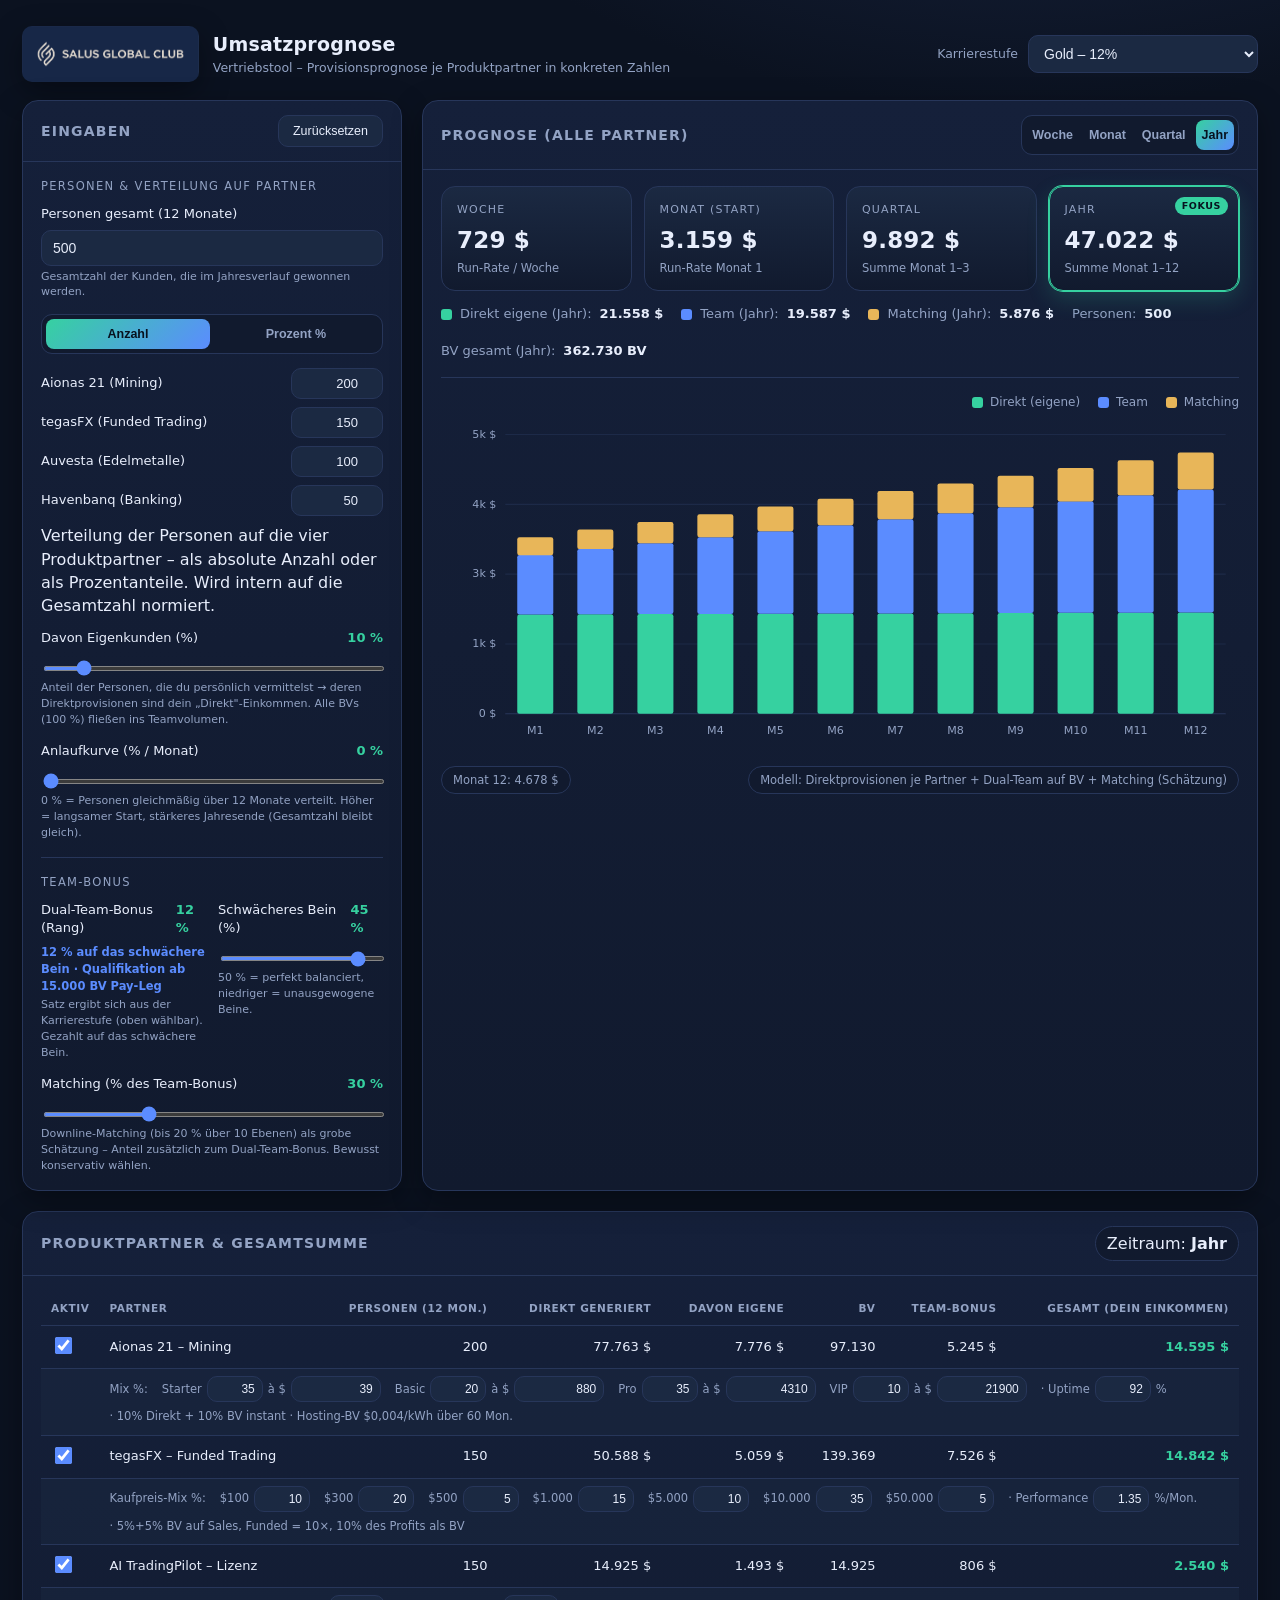
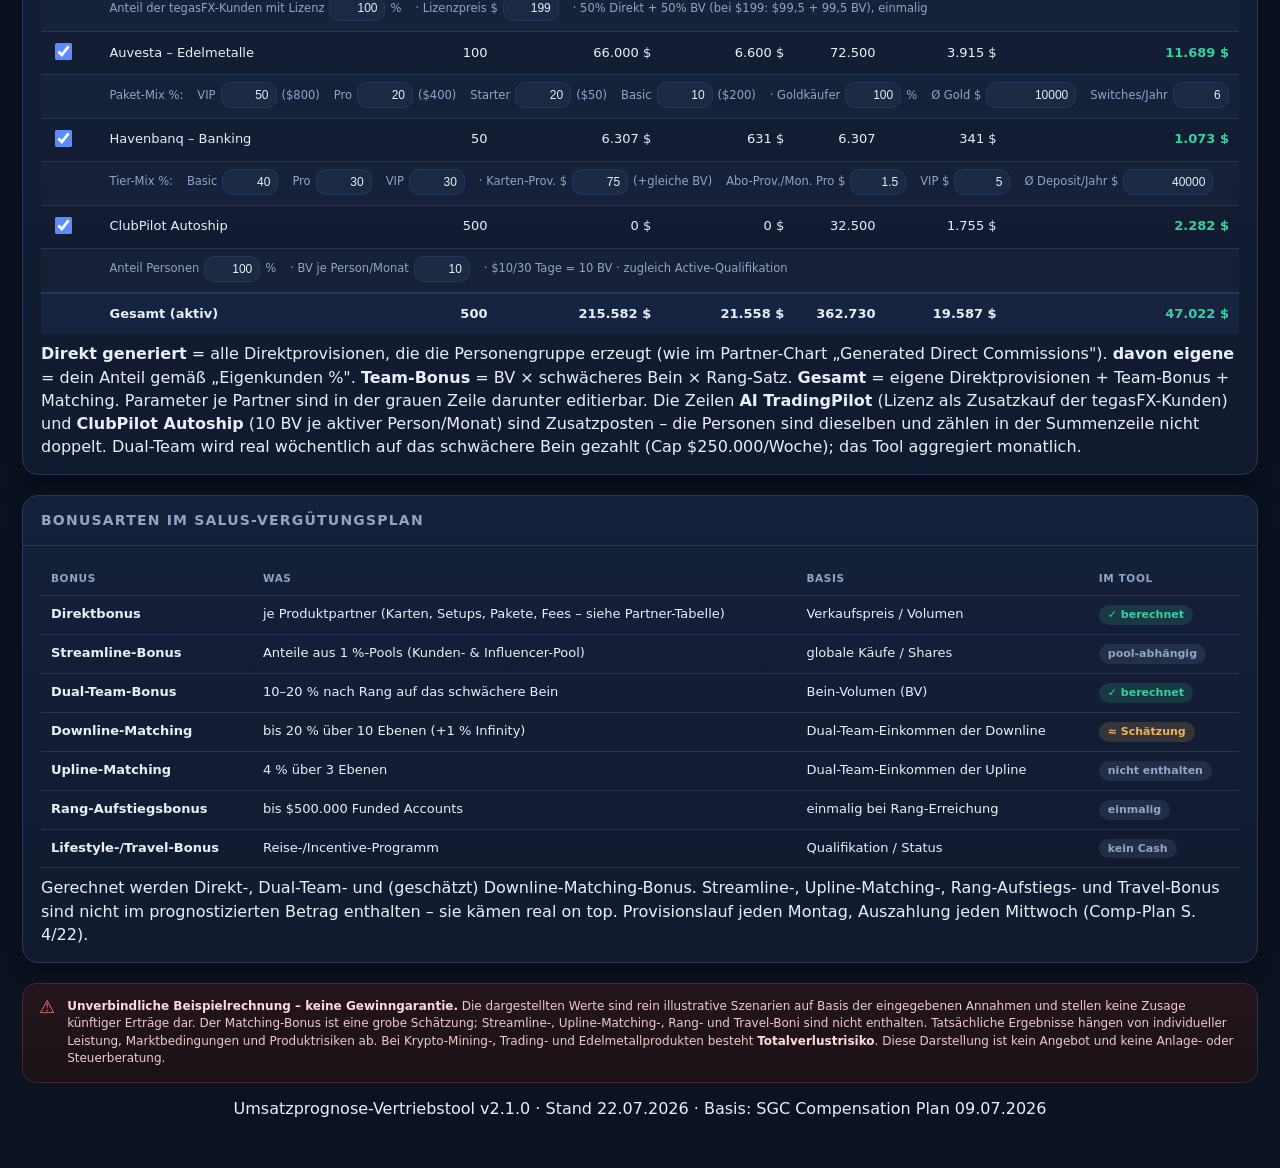
==== tools/prognose/index.html @ a4e15853 "Umsatzprognose-Tool v2.1.0 als unverlinktes Tool unter /tools/prognose/ Unlisted-Deployment: kein Li" ====
<!DOCTYPE html>
<html lang="de">
<head>
<meta charset="UTF-8">
<meta name="viewport" content="width=device-width, initial-scale=1.0">
<meta name="version" content="2.1.0">
<meta name="robots" content="noindex">
<title>Salus Global Club – Umsatzprognose | Vertriebstool</title>
<style>
  :root{
    --bg:#0b1220;
    --bg2:#111a2e;
    --panel:#15203a;
    --panel2:#1b2942;
    --line:#27365a;
    --txt:#e8eefc;
    --muted:#93a3c4;
    --accent:#36d1a0;       /* Direkt */
    --accent2:#5b8cff;      /* Team */
    --gold:#e8b659;         /* Matching */
    --danger:#ff6b6b;
    --shadow:0 10px 30px rgba(0,0,0,.35);
    --radius:16px;
  }
  *{box-sizing:border-box}
  html,body{margin:0;padding:0}
  body{
    font-family:"Segoe UI",system-ui,-apple-system,Roboto,Arial,sans-serif;
    background:radial-gradient(1200px 700px at 80% -10%,#1a2746 0%,var(--bg) 55%);
    color:var(--txt);
    min-height:100vh;
    line-height:1.45;
  }
  .wrap{max-width:1280px;margin:0 auto;padding:26px 22px 48px}

  header.top{display:flex;align-items:center;justify-content:space-between;gap:18px;flex-wrap:wrap;margin-bottom:18px}
  .brand{display:flex;align-items:center;gap:14px}
  .logo{height:56px;width:auto;border-radius:10px;flex:0 0 auto;box-shadow:var(--shadow)}
  .brand h1{font-size:19px;margin:0;letter-spacing:.2px}
  .brand p{margin:0;color:var(--muted);font-size:12.5px}

  .product-pick{display:flex;align-items:center;gap:10px;flex-wrap:wrap}
  .product-pick label{font-size:12.5px;color:var(--muted)}
  select,input[type="number"]{
    background:var(--panel2);border:1px solid var(--line);color:var(--txt);
    border-radius:10px;padding:9px 11px;font-size:14px;outline:none;width:100%;
  }
  select:focus,input:focus{border-color:var(--accent2)}
  select{min-width:230px;width:auto}

  .grid{display:grid;grid-template-columns:380px 1fr;gap:20px}
  @media(max-width:980px){.grid{grid-template-columns:1fr}}

  .card{background:linear-gradient(180deg,var(--panel),var(--bg2));border:1px solid var(--line);border-radius:var(--radius);box-shadow:var(--shadow)}
  .card .hd{padding:14px 18px;border-bottom:1px solid var(--line);display:flex;align-items:center;justify-content:space-between;gap:10px;flex-wrap:wrap}
  .card .hd h2{font-size:14px;margin:0;text-transform:uppercase;letter-spacing:1.2px;color:var(--muted)}
  .card .bd{padding:16px 18px}

  .field{margin-bottom:14px}
  .field:last-child{margin-bottom:0}
  .field .row{display:flex;align-items:center;justify-content:space-between;margin-bottom:6px}
  .field label{font-size:13px;color:var(--txt)}
  .field .val{font-size:13px;color:var(--accent);font-weight:700;font-variant-numeric:tabular-nums}
  .field .hint{font-size:11px;color:var(--muted);margin-top:3px}
  input[type="range"]{width:100%;accent-color:var(--accent2);height:5px}

  .seg{display:flex;background:var(--bg2);border:1px solid var(--line);border-radius:11px;padding:4px;gap:4px;margin-bottom:14px}
  .seg button{flex:1;background:transparent;border:0;color:var(--muted);padding:8px 6px;font-size:12.5px;border-radius:8px;cursor:pointer;font-weight:600}
  .seg button.active{background:linear-gradient(135deg,var(--accent),var(--accent2));color:#07121f}

  .divider{height:1px;background:var(--line);margin:16px 0}
  .sub{font-size:11.5px;text-transform:uppercase;letter-spacing:1.3px;color:var(--muted);margin:0 0 10px}

  .distgrid{display:grid;grid-template-columns:1fr 92px;gap:8px 10px;align-items:center;margin-bottom:8px}
  .distgrid label{font-size:13px}
  .distgrid input{padding:7px 9px;font-size:13px;text-align:right}

  /* results */
  .kpis{display:grid;grid-template-columns:repeat(4,1fr);gap:12px;margin-bottom:6px}
  @media(max-width:820px){.kpis{grid-template-columns:repeat(2,1fr)}}
  @media(max-width:460px){.kpis{grid-template-columns:1fr}}
  .kpi{position:relative;background:linear-gradient(180deg,var(--panel2),var(--bg2));border:1px solid var(--line);border-radius:14px;padding:15px 15px 13px;overflow:hidden;transition:.2s;cursor:pointer}
  .kpi .lbl{font-size:11px;text-transform:uppercase;letter-spacing:1.2px;color:var(--muted)}
  .kpi .big{font-size:23px;font-weight:800;margin-top:6px;font-variant-numeric:tabular-nums;letter-spacing:.2px}
  .kpi .sm{font-size:11.5px;color:var(--muted);margin-top:3px}
  .kpi.is-active{border-color:var(--accent);box-shadow:0 0 0 1px var(--accent),0 8px 22px rgba(54,209,160,.18)}
  .kpi .tag{position:absolute;top:10px;right:10px;font-size:9.5px;background:var(--accent);color:#07121f;padding:2px 7px;border-radius:20px;font-weight:800;letter-spacing:.6px;opacity:0;transition:.2s}
  .kpi.is-active .tag{opacity:1}

  .breakdown{display:flex;gap:18px;flex-wrap:wrap;margin-top:14px}
  .bk{display:flex;align-items:center;gap:8px;font-size:13px;color:var(--muted)}
  .dot{width:11px;height:11px;border-radius:3px;flex:0 0 auto}
  .bk b{color:var(--txt);font-variant-numeric:tabular-nums}

  .chart-wrap{margin-top:6px}
  svg{display:block;width:100%;height:auto}
  .tick{fill:var(--muted);font-size:10px}
  .axis{stroke:var(--line);stroke-width:1}

  .legend{display:flex;gap:18px;justify-content:flex-end;margin-bottom:8px;font-size:12px;color:var(--muted);flex-wrap:wrap}
  .legend span{display:flex;align-items:center;gap:7px}

  .disclaimer{margin-top:20px;border:1px solid #4a2530;background:linear-gradient(180deg,#23161c,#1a1117);border-radius:14px;padding:14px 16px;font-size:12px;color:#f0c9cf;display:flex;gap:12px;align-items:flex-start}
  .disclaimer .ic{color:var(--danger);font-size:18px;line-height:1}
  .disclaimer b{color:#ffd9de}

  .meta{display:flex;justify-content:space-between;align-items:center;gap:10px;flex-wrap:wrap;margin-top:14px;font-size:11.5px;color:var(--muted)}
  .pill{background:var(--bg2);border:1px solid var(--line);border-radius:20px;padding:5px 11px}
  .btn{background:var(--panel2);border:1px solid var(--line);color:var(--txt);border-radius:10px;padding:8px 14px;font-size:12.5px;cursor:pointer}
  .btn:hover{border-color:var(--accent2)}

  .two{display:grid;grid-template-columns:1fr 1fr;gap:12px}
  .rankinfo{font-size:11.5px;color:var(--accent2);font-weight:600;margin-top:2px}

  .tablescroll{overflow-x:auto}
  table.cmp{width:100%;border-collapse:collapse;font-size:13px;min-width:820px}
  table.cmp th{text-align:left;color:var(--muted);font-size:10.5px;text-transform:uppercase;letter-spacing:.6px;padding:9px 10px;border-bottom:1px solid var(--line);white-space:nowrap}
  table.cmp td{padding:8px 10px;border-bottom:1px solid var(--line);font-variant-numeric:tabular-nums;white-space:nowrap}
  table.cmp td.r,table.cmp th.r{text-align:right}
  table.cmp td.b{font-weight:800;color:var(--accent)}
  table.cmp tr.inactive{opacity:.4}
  table.cmp tr.params td{border-bottom:1px solid var(--line);background:rgba(27,41,66,.45);padding:7px 10px 10px;white-space:normal}
  table.cmp tr.params .pset{display:flex;gap:6px 14px;flex-wrap:wrap;align-items:center;font-size:11.5px;color:var(--muted)}
  table.cmp tr.params .pset .pi{display:flex;align-items:center;gap:5px;white-space:nowrap}
  table.cmp tr.totrow td{border-top:2px solid var(--line);border-bottom:0;font-weight:800;background:rgba(91,140,255,.07);padding-top:11px;padding-bottom:11px}
  input.mini{width:68px;padding:5px 7px;font-size:12px;text-align:right}
  input.mini.wide{width:90px}
  input.mini.tiny{width:56px}
  /* Spin-Buttons ausblenden, damit 3-stellige Werte nicht abgeschnitten werden */
  input.mini::-webkit-outer-spin-button,input.mini::-webkit-inner-spin-button{-webkit-appearance:none;margin:0}
  input.mini{-moz-appearance:textfield;appearance:textfield}
  input[type="checkbox"]{width:17px;height:17px;accent-color:var(--accent2);cursor:pointer}

  table.info{width:100%;border-collapse:collapse;font-size:13px;min-width:640px}
  table.info th{text-align:left;color:var(--muted);font-size:10.5px;text-transform:uppercase;letter-spacing:.6px;padding:9px 10px;border-bottom:1px solid var(--line)}
  table.info td{padding:9px 10px;border-bottom:1px solid var(--line);vertical-align:top}
  table.info td.b1{font-weight:700;white-space:nowrap}
  .badge{display:inline-block;padding:2px 9px;border-radius:20px;font-size:11px;font-weight:700;white-space:nowrap}
  .badge.ok{background:rgba(54,209,160,.15);color:var(--accent)}
  .badge.est{background:rgba(232,182,89,.16);color:var(--gold)}
  .badge.no{background:rgba(147,163,196,.13);color:var(--muted)}

  .warn{color:var(--gold);font-size:12px;margin-top:10px}
</style>
</head>
<body>
<div class="wrap">

  <header class="top">
    <div class="brand">
      <img class="logo" alt="Salus Global Club Logo" src="[data-uri]">
      <div>
        <h1>Umsatzprognose</h1>
        <p>Vertriebstool – Provisionsprognose je Produktpartner in konkreten Zahlen</p>
      </div>
    </div>
    <div class="product-pick">
      <label for="rank">Karrierestufe</label>
      <select id="rank"></select>
    </div>
  </header>

  <div class="grid">

    <!-- ============ EINGABEN ============ -->
    <section class="card">
      <div class="hd"><h2>Eingaben</h2><button class="btn" id="reset" type="button">Zurücksetzen</button></div>
      <div class="bd">

        <p class="sub">Personen &amp; Verteilung auf Partner</p>
        <div class="field">
          <div class="row"><label for="totalPeople">Personen gesamt (12 Monate)</label></div>
          <input type="number" id="totalPeople" min="0" step="10">
          <div class="hint">Gesamtzahl der Kunden, die im Jahresverlauf gewonnen werden.</div>
        </div>

        <div class="seg" id="distSeg">
          <button data-dmode="abs" class="active" type="button">Anzahl</button>
          <button data-dmode="pct" type="button">Prozent&nbsp;%</button>
        </div>

        <div class="distgrid" id="distGrid">
          <label>Aionas 21 (Mining)</label><input type="number" id="dist_aionas" min="0" step="1">
          <label>tegasFX (Funded Trading)</label><input type="number" id="dist_tegasfx" min="0" step="1">
          <label>Auvesta (Edelmetalle)</label><input type="number" id="dist_auvesta" min="0" step="1">
          <label>Havenbanq (Banking)</label><input type="number" id="dist_havenbanq" min="0" step="1">
        </div>
        <div class="hint" id="distWarn" style="color:var(--gold);display:none"></div>
        <div class="hint">Verteilung der Personen auf die vier Produktpartner – als absolute Anzahl oder als Prozentanteile. Wird intern auf die Gesamtzahl normiert.</div>

        <div class="field" style="margin-top:12px">
          <div class="row"><label>Davon Eigenkunden (%)</label><span class="val" id="ownShareV"></span></div>
          <input type="range" id="ownShare" min="0" max="100" step="1">
          <div class="hint">Anteil der Personen, die du persönlich vermittelst → deren Direktprovisionen sind dein „Direkt"-Einkommen. Alle BVs (100&nbsp;%) fließen ins Teamvolumen.</div>
        </div>

        <div class="field">
          <div class="row"><label>Anlaufkurve (% / Monat)</label><span class="val" id="rampV"></span></div>
          <input type="range" id="ramp" min="0" max="40" step="1">
          <div class="hint">0&nbsp;% = Personen gleichmäßig über 12 Monate verteilt. Höher = langsamer Start, stärkeres Jahresende (Gesamtzahl bleibt gleich).</div>
        </div>

        <div class="divider"></div>

        <p class="sub">Team-Bonus</p>
        <div class="two">
          <div class="field">
            <div class="row"><label>Dual-Team-Bonus (Rang)</label><span class="val" id="teamRateV"></span></div>
            <div class="rankinfo" id="rankInfo"></div>
            <div class="hint">Satz ergibt sich aus der Karrierestufe (oben wählbar). Gezahlt auf das schwächere Bein.</div>
          </div>
          <div class="field">
            <div class="row"><label>Schwächeres Bein (%)</label><span class="val" id="legShareV"></span></div>
            <input type="range" id="legShare" min="10" max="50" step="1">
            <div class="hint">50&nbsp;% = perfekt balanciert, niedriger = unausgewogene Beine.</div>
          </div>
        </div>

        <div class="field">
          <div class="row"><label>Matching (% des Team-Bonus)</label><span class="val" id="matchingRateV"></span></div>
          <input type="range" id="matchingRate" min="0" max="100" step="5">
          <div class="hint">Downline-Matching (bis 20&nbsp;% über 10 Ebenen) als grobe Schätzung – Anteil zusätzlich zum Dual-Team-Bonus. Bewusst konservativ wählen.</div>
        </div>

      </div>
    </section>

    <!-- ============ ERGEBNIS ============ -->
    <section class="card">
      <div class="hd">
        <h2>Prognose (alle Partner)</h2>
        <div class="seg" style="margin:0;width:auto" id="periodSeg">
          <button data-period="week" type="button">Woche</button>
          <button data-period="month" type="button">Monat</button>
          <button data-period="quarter" type="button">Quartal</button>
          <button data-period="year" class="active" type="button">Jahr</button>
        </div>
      </div>
      <div class="bd">

        <div class="kpis">
          <div class="kpi" data-kpi="week"><span class="tag">FOKUS</span><div class="lbl">Woche</div><div class="big" id="kWeek">–</div><div class="sm">Run-Rate / Woche</div></div>
          <div class="kpi" data-kpi="month"><span class="tag">FOKUS</span><div class="lbl">Monat (Start)</div><div class="big" id="kMonth">–</div><div class="sm">Run-Rate Monat 1</div></div>
          <div class="kpi" data-kpi="quarter"><span class="tag">FOKUS</span><div class="lbl">Quartal</div><div class="big" id="kQuarter">–</div><div class="sm">Summe Monat 1–3</div></div>
          <div class="kpi is-active" data-kpi="year"><span class="tag">FOKUS</span><div class="lbl">Jahr</div><div class="big" id="kYear">–</div><div class="sm">Summe Monat 1–12</div></div>
        </div>

        <div class="breakdown">
          <div class="bk"><span class="dot" style="background:var(--accent)"></span>Direkt eigene (Jahr): <b id="bkDirect">–</b></div>
          <div class="bk"><span class="dot" style="background:var(--accent2)"></span>Team (Jahr): <b id="bkTeam">–</b></div>
          <div class="bk"><span class="dot" style="background:var(--gold)"></span>Matching (Jahr): <b id="bkMatch">–</b></div>
          <div class="bk">Personen: <b id="bkPeople">–</b></div>
          <div class="bk">BV gesamt (Jahr): <b id="bkBV">–</b></div>
        </div>

        <div class="divider"></div>

        <div class="chart-wrap">
          <div class="legend">
            <span><span class="dot" style="background:var(--accent)"></span>Direkt (eigene)</span>
            <span><span class="dot" style="background:var(--accent2)"></span>Team</span>
            <span><span class="dot" style="background:var(--gold)"></span>Matching</span>
          </div>
          <svg id="chart" viewBox="0 0 720 300" preserveAspectRatio="xMidYMid meet" aria-label="Provisionsverlauf über 12 Monate"></svg>
        </div>

        <div class="meta">
          <span class="pill" id="pillMonth12">Monat 12: –</span>
          <span class="pill">Modell: Direktprovisionen je Partner + Dual-Team auf BV + Matching (Schätzung)</span>
        </div>

      </div>
    </section>
  </div>

  <!-- ============ PARTNER-TABELLE ============ -->
  <section class="card" style="margin-top:20px">
    <div class="hd">
      <h2>Produktpartner &amp; Gesamtsumme</h2>
      <span class="pill">Zeitraum: <b id="cmpPeriod">Jahr</b></span>
    </div>
    <div class="bd">
      <div class="tablescroll">
        <table class="cmp">
          <thead>
            <tr>
              <th>Aktiv</th><th>Partner</th><th class="r">Personen&nbsp;(12&nbsp;Mon.)</th>
              <th class="r">Direkt generiert</th><th class="r">davon eigene</th>
              <th class="r">BV</th><th class="r">Team-Bonus</th><th class="r">Gesamt (dein Einkommen)</th>
            </tr>
          </thead>
          <tbody id="mixBody"></tbody>
        </table>
      </div>
      <div class="hint" style="margin-top:8px">
        <b>Direkt generiert</b> = alle Direktprovisionen, die die Personengruppe erzeugt (wie im Partner-Chart „Generated Direct Commissions"). <b>davon eigene</b> = dein Anteil gemäß „Eigenkunden&nbsp;%". <b>Team-Bonus</b> = BV × schwächeres Bein × Rang-Satz. <b>Gesamt</b> = eigene Direktprovisionen + Team-Bonus + Matching. Parameter je Partner sind in der grauen Zeile darunter editierbar. Die Zeilen <b>AI TradingPilot</b> (Lizenz als Zusatzkauf der tegasFX-Kunden) und <b>ClubPilot Autoship</b> (10&nbsp;BV je aktiver Person/Monat) sind Zusatzposten – die Personen sind dieselben und zählen in der Summenzeile nicht doppelt. Dual-Team wird real wöchentlich auf das schwächere Bein gezahlt (Cap $250.000/Woche); das Tool aggregiert monatlich.
      </div>
    </div>
  </section>

  <!-- ============ BONUS-ÜBERSICHT ============ -->
  <section class="card" style="margin-top:20px">
    <div class="hd"><h2>Bonusarten im Salus-Vergütungsplan</h2></div>
    <div class="bd">
      <div class="tablescroll">
        <table class="info">
          <thead><tr><th>Bonus</th><th>Was</th><th>Basis</th><th>Im Tool</th></tr></thead>
          <tbody>
            <tr><td class="b1">Direktbonus</td><td>je Produktpartner (Karten, Setups, Pakete, Fees – siehe Partner-Tabelle)</td><td>Verkaufspreis / Volumen</td><td><span class="badge ok">✓ berechnet</span></td></tr>
            <tr><td class="b1">Streamline-Bonus</td><td>Anteile aus 1 %-Pools (Kunden- &amp; Influencer-Pool)</td><td>globale Käufe / Shares</td><td><span class="badge no">pool-abhängig</span></td></tr>
            <tr><td class="b1">Dual-Team-Bonus</td><td>10–20 % nach Rang auf das schwächere Bein</td><td>Bein-Volumen (BV)</td><td><span class="badge ok">✓ berechnet</span></td></tr>
            <tr><td class="b1">Downline-Matching</td><td>bis 20 % über 10 Ebenen (+1 % Infinity)</td><td>Dual-Team-Einkommen der Downline</td><td><span class="badge est">≈ Schätzung</span></td></tr>
            <tr><td class="b1">Upline-Matching</td><td>4 % über 3 Ebenen</td><td>Dual-Team-Einkommen der Upline</td><td><span class="badge no">nicht enthalten</span></td></tr>
            <tr><td class="b1">Rang-Aufstiegsbonus</td><td>bis $500.000 Funded Accounts</td><td>einmalig bei Rang-Erreichung</td><td><span class="badge no">einmalig</span></td></tr>
            <tr><td class="b1">Lifestyle-/Travel-Bonus</td><td>Reise-/Incentive-Programm</td><td>Qualifikation / Status</td><td><span class="badge no">kein Cash</span></td></tr>
          </tbody>
        </table>
      </div>
      <div class="hint" style="margin-top:8px">Gerechnet werden Direkt-, Dual-Team- und (geschätzt) Downline-Matching-Bonus. Streamline-, Upline-Matching-, Rang-Aufstiegs- und Travel-Bonus sind nicht im prognostizierten Betrag enthalten – sie kämen real on top. Provisionslauf jeden Montag, Auszahlung jeden Mittwoch (Comp-Plan S. 4/22).</div>
    </div>
  </section>

  <div class="disclaimer">
    <div class="ic">⚠</div>
    <div>
      <b>Unverbindliche Beispielrechnung – keine Gewinngarantie.</b>
      Die dargestellten Werte sind rein illustrative Szenarien auf Basis der eingegebenen Annahmen und
      stellen keine Zusage künftiger Erträge dar. Der Matching-Bonus ist eine grobe Schätzung; Streamline-,
      Upline-Matching-, Rang- und Travel-Boni sind nicht enthalten. Tatsächliche Ergebnisse hängen von
      individueller Leistung, Marktbedingungen und Produktrisiken ab. Bei Krypto-Mining-, Trading- und
      Edelmetallprodukten besteht <b>Totalverlustrisiko</b>. Diese Darstellung ist kein Angebot und keine
      Anlage- oder Steuerberatung.
    </div>
  </div>

  <div class="hint" id="versionFooter" style="text-align:center;margin-top:14px"></div>

</div>

<script>
"use strict";

/* ============ Version ============ */
const VERSION = "2.1.0";
const VERSION_DATE = "22.07.2026";
const PLAN_BASIS = "SGC Compensation Plan 09.07.2026";

/* ============ Partner-Registry mit Provisionslogik ============ */
/* Jede calc()-Funktion liefert pro Monat {direct, bv} aus Neukunden + Bestand (ctx = kumulierter Zustand). */
const PARTNERS = {
  aionas: {
    name:"Aionas 21 – Mining",
    note:"10% Direkt + 10% BV instant; Hosting-Gebühren (~20%, $0.004/kWh) über 60 Monate als BV (Comp-Plan S. 5/17).",
    kw:{ starter:0.0495, basic:1.55, pro:5.94, vip:31.35 },   // kW je Paket lt. Mining-Chart
    calc(newC, ctx, p){
      const s = normShares([p.mStarter, p.mBasic, p.mPro, p.mVip]);
      const avgPkg = s[0]*p.pStarter + s[1]*p.pBasic + s[2]*p.pPro + s[3]*p.pVip;
      const avgKw  = s[0]*this.kw.starter + s[1]*this.kw.basic + s[2]*this.kw.pro + s[3]*this.kw.vip;
      ctx.exist = (ctx.exist||0) + newC;
      const hostBV = ctx.exist * avgKw * 24 * 30.44 * 0.004 * (p.uptime/100);
      return { direct: newC*avgPkg*0.10, bv: newC*avgPkg*0.10 + hostBV };
    }
  },
  tegasfx: {
    name:"tegasFX – Funded Trading",
    note:"5% Direkt + 5% BV auf den Kaufpreis; Funded-Volumen = 10× Sales, 10% des Monatsprofits als BV.",
    calc(newC, ctx, p){
      const shares = normShares(p.mix.map(e=>e.share));
      const avgSale = p.mix.reduce((a,e,i)=>a + shares[i]*e.price, 0);
      const sales = newC*avgSale;
      ctx.cumSales = (ctx.cumSales||0) + sales;
      const funded = ctx.cumSales*10;
      const perfBV = funded * (p.perf/100) * 0.10;
      return { direct: sales*0.05, bv: sales*0.05 + perfBV };
    }
  },
  auvesta: {
    name:"Auvesta – Edelmetalle",
    note:"Setup-Fee je Paket + 3% auf Goldkäufe (1,5% + 1,5% BV) + 0,20% BV je Ratio-Switch.",
    setup:{ starter:50, basic:200, pro:400, vip:800 },
    calc(newC, ctx, p){
      const s = normShares([p.mVip, p.mPro, p.mStarter, p.mBasic]);
      const setupAvg = s[0]*this.setup.vip + s[1]*this.setup.pro + s[2]*this.setup.starter + s[3]*this.setup.basic;
      const goldVol = newC * (p.goldShare/100) * p.goldAvg;
      ctx.gold = (ctx.gold||0) + goldVol;
      const switchBV = ctx.gold * (p.switches/12) * 0.0020;
      const direct = newC*setupAvg + goldVol*0.015;
      const bv     = newC*setupAvg + goldVol*0.015 + switchBV;
      return {direct, bv};
    }
  },
  havenbanq: {
    name:"Havenbanq – Banking",
    note:"Karte: fix $75 Direkt + 75 BV je Konto (Kartenpreis PRO $650 / VIP $750, Comp-Plan S. 20). Abo-Provision Pro $1,5+1,5 · VIP $5+5 je Monat. Deposit-Fee: Basic 0,2%+0,2% · Pro 0,175%+0,175% · VIP 0,15%+0,15%.",
    calc(newC, ctx, p){
      const s = normShares([p.tBasic, p.tPro, p.tVip]);
      ctx.exist = (ctx.exist||0) + newC;
      const card = newC * p.cardComm;
      const sub  = ctx.exist * (s[1]*p.subProComm + s[2]*p.subVipComm);
      const depMonthly = ctx.exist * p.deposit/12;
      const dep = depMonthly * (s[0]*0.0020 + s[1]*0.00175 + s[2]*0.0015);
      const sum = card + sub + dep;
      return { direct: sum, bv: sum };
    }
  }
};
const PARTNER_KEYS = ["aionas","tegasfx","auvesta","havenbanq"];
const TABLE_KEYS = ["aionas","tegasfx","tradingpilot","auvesta","havenbanq","autoship"];
/* Zusatzposten ohne eigene Personen-Verteilung */
const EXTRAS = {
  tradingpilot: {
    name:"AI TradingPilot – Lizenz",
    note:"$199-Lizenz: 50% Direkt ($99,5) + 50% BV (99,5) je Verkauf (Comp-Plan S. 5/7). Modelliert als Anteil der neuen tegasFX-Kunden, die zusätzlich die Lizenz kaufen (einmalig)."
  },
  autoship: {
    name:"ClubPilot Autoship",
    note:"Active-Status: $10/30 Tage = 10 BV je Person und Monat (oder $100/360 Tage = 100 BV). Zugleich Qualifikationsbedingung für Provisionen (Comp-Plan S. 5/6/22). Erzeugt nur BV, keine Direktprovision."
  }
};

/* Rang-Tabelle (Dual Team Bonus) – Salus Compensation Plan, Slide 45 */
const RANKS = {
  none:    { name:"Kunde / Influencer", dtb:0,  bv:0 },
  bronze:  { name:"Bronze",             dtb:10, bv:50 },
  silver:  { name:"Silver",             dtb:11, bv:5000 },
  gold:    { name:"Gold",               dtb:12, bv:15000 },
  emerald: { name:"Emerald",            dtb:13, bv:40000 },
  sapphire:{ name:"Sapphire",           dtb:14, bv:100000 },
  ruby:    { name:"Ruby",               dtb:15, bv:300000 },
  diamond: { name:"Diamond",            dtb:16, bv:1000000 },
  ddiamond:{ name:"Double Diamond",     dtb:17, bv:2500000 },
  tdiamond:{ name:"Triple Diamond",     dtb:18, bv:7000000 },
  crown:   { name:"Crown Diamond",      dtb:20, bv:20000000 }
};

const DEFAULTS = {
  rank:"gold",
  totalPeople:500,
  distMode:"abs",
  dist:    { aionas:200, tegasfx:150, auvesta:100, havenbanq:50 },
  distPct: { aionas:40,  tegasfx:30,  auvesta:20,  havenbanq:10 },
  ownShare:10,
  ramp:0,
  legShare:45,
  matchingRate:30,
  teamRate:12,   // wird aus dem Rang abgeleitet
  active:{ aionas:true, tegasfx:true, tradingpilot:true, auvesta:true, havenbanq:true, autoship:true },
  p:{
    aionas:   { mStarter:35, mBasic:20, mPro:35, mVip:10, pStarter:39, pBasic:880, pPro:4310, pVip:21900, uptime:92 },
    tegasfx:  { perf:1.35, mix:[
                  {price:100,   share:10},
                  {price:300,   share:20},
                  {price:500,   share:5},
                  {price:1000,  share:15},
                  {price:5000,  share:10},
                  {price:10000, share:35},
                  {price:50000, share:5}
               ]},
    auvesta:  { mVip:50, mPro:20, mStarter:20, mBasic:10, goldShare:100, goldAvg:10000, switches:6 },
    havenbanq:{ tBasic:40, tPro:30, tVip:30, cardComm:75, subProComm:1.5, subVipComm:5, deposit:40000 },
    tradingpilot: { share:100, price:199 },
    autoship: { share:100, bvMon:10 }
  }
};

const MONTHS = 12;
const WEEKS_PER_MONTH = 52/12;   // ≈ 4,33
const usd = new Intl.NumberFormat("de-DE",{style:"currency",currency:"USD",maximumFractionDigits:0});
const num = new Intl.NumberFormat("de-DE",{maximumFractionDigits:1});
const num0 = new Intl.NumberFormat("de-DE",{maximumFractionDigits:0});

let state = clone(DEFAULTS);
let activePeriod = "year";

function clone(o){ return JSON.parse(JSON.stringify(o)); }
const $ = id => document.getElementById(id);
function normShares(arr){
  const sum = arr.reduce((a,v)=>a+(Number(v)||0),0) || 1;
  return arr.map(v=>(Number(v)||0)/sum);
}

/* ============ Rechenmodell ============ */
/* Personen je Partner: Verteilung (Anzahl oder %) über aktive Partner normiert auf die Gesamtzahl */
function peoplePerPartner(){
  const src = state.distMode==="abs" ? state.dist : state.distPct;
  const act = PARTNER_KEYS.filter(k=>state.active[k]);
  const sum = act.reduce((a,k)=>a+(Number(src[k])||0),0);
  const out = {};
  PARTNER_KEYS.forEach(k=>{
    out[k] = (state.active[k] && sum>0) ? state.totalPeople * (Number(src[k])||0)/sum : 0;
  });
  return out;
}

/* Monatsgewichte: (1+ramp)^m, normiert – Gesamtzahl bleibt konstant */
function monthWeights(){
  const g = state.ramp/100;
  const w = []; let sum=0;
  for(let m=0;m<MONTHS;m++){ const v=Math.pow(1+g,m); w.push(v); sum+=v; }
  return w.map(v=>v/sum);
}

/* Liefert Monats-Gesamtreihe + Reihen je Partner */
function projectAll(){
  const people = peoplePerPartner();
  const weights = monthWeights();
  const legShare = state.legShare/100;
  const team  = state.teamRate/100;
  const match = state.matchingRate/100;
  const own   = state.ownShare/100;

  const months = [];
  const perPartner = {}; TABLE_KEYS.forEach(k=>perPartner[k]=[]);
  const ctx = {}; PARTNER_KEYS.forEach(k=>ctx[k]={});
  let cumPeople = 0;

  for(let m=0; m<MONTHS; m++){
    let dGen=0, dOwn=0, bvTot=0;
    PARTNER_KEYS.forEach(k=>{
      let r = {direct:0, bv:0};
      if(state.active[k] && people[k]>0){
        r = PARTNERS[k].calc(people[k]*weights[m], ctx[k], state.p[k]);
      }
      const tB = r.bv * legShare * team;
      const mB = tB * match;
      perPartner[k].push({
        directGen:r.direct, direct:r.direct*own, bv:r.bv,
        team:tB, match:mB, total:r.direct*own + tB + mB
      });
      dGen += r.direct; dOwn += r.direct*own; bvTot += r.bv;
      cumPeople += people[k]*weights[m];
    });
    // AI TradingPilot: Anteil der neuen tegasFX-Kunden kauft die Lizenz (50% Direkt + 50% BV, einmalig)
    const pt = state.p.tradingpilot;
    const newLic = (state.active.tradingpilot && state.active.tegasfx) ? people.tegasfx*weights[m]*(pt.share/100) : 0;
    const licHalf = newLic * pt.price * 0.5;
    const lT = licHalf*legShare*team, lM = lT*match;
    perPartner.tradingpilot.push({ directGen:licHalf, direct:licHalf*own, bv:licHalf, team:lT, match:lM, total:licHalf*own+lT+lM });
    dGen += licHalf; dOwn += licHalf*own; bvTot += licHalf;
    // ClubPilot Autoship: 10 BV je aktiver Person und Monat (nur BV, keine Direktprovision)
    const pa = state.p.autoship;
    const aBV = state.active.autoship ? cumPeople * (pa.share/100) * pa.bvMon : 0;
    const aT = aBV*legShare*team, aM = aT*match;
    perPartner.autoship.push({ directGen:0, direct:0, bv:aBV, team:aT, match:aM, total:aT+aM });
    bvTot += aBV;
    const tB = bvTot*legShare*team, mB = tB*match;
    months.push({ m:m+1, directGen:dGen, direct:dOwn, bv:bvTot, team:tB, match:mB, total:dOwn+tB+mB });
  }
  return { months, perPartner, people };
}

/* Zeitraum-Aggregat: week=M1/4,33 · month=M1 · quarter=M1-3 · year=M1-12 */
const AGG_KEYS = ["directGen","direct","bv","team","match","total"];
function aggregate(rows, period){
  const out = {}; AGG_KEYS.forEach(k=>out[k]=0);
  if(!rows || !rows.length) return out;
  if(period==="week"){
    const f = 1/WEEKS_PER_MONTH;
    AGG_KEYS.forEach(k=>out[k]=(rows[0][k]||0)*f);
    return out;
  }
  const sl = period==="month" ? rows.slice(0,1)
           : period==="quarter" ? rows.slice(0,3)
           : rows;
  sl.forEach(r=>AGG_KEYS.forEach(k=>out[k]+=(r[k]||0)));
  return out;
}

/* ============ Render ============ */
const PERIOD_LABEL = { week:"Woche", month:"Monat", quarter:"Quartal", year:"Jahr" };

function render(){
  const { months, perPartner, people } = projectAll();

  $("kWeek").textContent    = usd.format(aggregate(months,"week").total);
  $("kMonth").textContent   = usd.format(aggregate(months,"month").total);
  $("kQuarter").textContent = usd.format(aggregate(months,"quarter").total);
  $("kYear").textContent    = usd.format(aggregate(months,"year").total);

  const y = aggregate(months,"year");
  $("bkDirect").textContent = usd.format(y.direct);
  $("bkTeam").textContent   = usd.format(y.team);
  $("bkMatch").textContent  = usd.format(y.match);
  $("bkPeople").textContent = num0.format(PARTNER_KEYS.reduce((a,k)=>a+people[k],0));
  $("bkBV").textContent     = num0.format(y.bv) + " BV";
  $("pillMonth12").textContent = "Monat 12: " + usd.format(months[MONTHS-1].total);

  document.querySelectorAll(".kpi").forEach(k=>{
    k.classList.toggle("is-active", k.dataset.kpi === activePeriod);
  });

  drawChart(months);
  renderMix(perPartner, people);
}

/* Aktualisiert nur die Ergebnis-Zellen der Partner-Tabelle (Inputs bleiben unangetastet) */
function renderMix(perPartner, people){
  $("cmpPeriod").textContent = PERIOD_LABEL[activePeriod];
  let tn=0, tdg=0, tdo=0, tbv=0, ttb=0, tg=0;
  const allPeople = PARTNER_KEYS.reduce((a,k)=>a+people[k],0);

  TABLE_KEYS.forEach(k=>{
    const n = k==="autoship" ? allPeople*state.p.autoship.share/100
            : k==="tradingpilot" ? people.tegasfx*state.p.tradingpilot.share/100
            : people[k];
    const agg = aggregate(perPartner[k], activePeriod);
    $(`r_${k}_n`).textContent  = num0.format(n);
    $(`r_${k}_dg`).textContent = usd.format(agg.directGen);
    $(`r_${k}_do`).textContent = usd.format(agg.direct);
    $(`r_${k}_bv`).textContent = num0.format(agg.bv);
    $(`r_${k}_tb`).textContent = usd.format(agg.team);
    $(`r_${k}_g`).textContent  = usd.format(agg.total);
    const off = !state.active[k];
    $(`row_${k}`).classList.toggle("inactive", off);
    $(`params_${k}`).classList.toggle("inactive", off);
    if(PARTNER_KEYS.includes(k)) tn+=n;   // Autoship/TradingPilot sind dieselben Personen, nicht doppelt zählen
    tdg+=agg.directGen; tdo+=agg.direct; tbv+=agg.bv; ttb+=agg.team; tg+=agg.total;
  });

  $("tot_n").textContent  = num0.format(tn);
  $("tot_dg").textContent = usd.format(tdg);
  $("tot_do").textContent = usd.format(tdo);
  $("tot_bv").textContent = num0.format(tbv);
  $("tot_tb").textContent = usd.format(ttb);
  $("tot_g").textContent  = usd.format(tg);

  // Verteilungs-Hinweis
  const src = state.distMode==="abs" ? state.dist : state.distPct;
  const sum = PARTNER_KEYS.reduce((a,k)=>a+(state.active[k]?(Number(src[k])||0):0),0);
  const target = state.distMode==="abs" ? state.totalPeople : 100;
  const unit = state.distMode==="abs" ? "" : " %";
  const warn = $("distWarn");
  if(sum>0 && Math.abs(sum-target)>0.5){
    warn.style.display="";
    warn.textContent = `Summe der Verteilung: ${num0.format(sum)}${unit} (statt ${num0.format(target)}${unit}) – wird auf ${num0.format(state.totalPeople)} Personen normiert.`;
  } else {
    warn.style.display="none";
  }
}

/* ============ SVG Stacked Bar Chart (Direkt + Team + Matching) ============ */
function drawChart(rows){
  const W=720, H=300, padL=58, padR=12, padT=14, padB=34;
  const plotW = W-padL-padR, plotH = H-padT-padB;
  const maxV = Math.max(1, ...rows.map(r=>r.total));
  const niceMax = niceCeil(maxV);
  const y = v => padT + plotH - (v/niceMax)*plotH;
  const bw = plotW/rows.length;
  const barW = Math.min(34, bw*0.6);

  let g = "";
  for(let i=0;i<=4;i++){
    const val = niceMax*i/4, yy = y(val);
    g += `<line class="axis" x1="${padL}" y1="${yy.toFixed(1)}" x2="${W-padR}" y2="${yy.toFixed(1)}" ${i===0?'':'stroke-opacity="0.5"'}/>`;
    g += `<text class="tick" x="${padL-8}" y="${(yy+3).toFixed(1)}" text-anchor="end">${usdShort(val)}</text>`;
  }

  rows.forEach((r,i)=>{
    const cx = padL + bw*i + bw/2;
    const x = cx - barW/2;
    const yTop = padT+plotH;
    const hD = (r.direct/niceMax)*plotH;
    const hT = (r.team/niceMax)*plotH;
    const hM = (r.match/niceMax)*plotH;
    let yb = yTop;
    // Direkt (unten)
    g += `<rect x="${x.toFixed(1)}" y="${(yb-hD).toFixed(1)}" width="${barW}" height="${hD.toFixed(1)}" fill="var(--accent)" rx="2"><title>Monat ${r.m} · Direkt ${usd.format(r.direct)}</title></rect>`;
    yb -= hD;
    // Team (mitte)
    g += `<rect x="${x.toFixed(1)}" y="${(yb-hT).toFixed(1)}" width="${barW}" height="${hT.toFixed(1)}" fill="var(--accent2)" rx="2"><title>Monat ${r.m} · Team ${usd.format(r.team)}</title></rect>`;
    yb -= hT;
    // Matching (oben)
    g += `<rect x="${x.toFixed(1)}" y="${(yb-hM).toFixed(1)}" width="${barW}" height="${hM.toFixed(1)}" fill="var(--gold)" rx="2"><title>Monat ${r.m} · Matching ${usd.format(r.match)}</title></rect>`;
    // x label
    g += `<text class="tick" x="${cx.toFixed(1)}" y="${H-padB+18}" text-anchor="middle">M${r.m}</text>`;
  });

  $("chart").innerHTML = g;
}

function niceCeil(v){
  if(v<=0) return 1;
  const exp = Math.floor(Math.log10(v));
  const base = Math.pow(10,exp);
  const f = v/base;
  let nf;
  if(f<=1) nf=1; else if(f<=2) nf=2; else if(f<=2.5) nf=2.5; else if(f<=5) nf=5; else nf=10;
  return nf*base;
}
function usdShort(v){
  if(v>=1000000) return (v/1000000).toLocaleString("de-DE",{maximumFractionDigits:1})+" Mio $";
  if(v>=1000) return Math.round(v/1000)+"k $";
  return Math.round(v)+" $";
}

/* ============ Inputs / Bindings ============ */
const sliderMap = {
  ownShare:"ownShareV", ramp:"rampV", legShare:"legShareV", matchingRate:"matchingRateV"
};
const sliderFmt = {
  ownShare:v=>num0.format(v)+" %", ramp:v=>num0.format(v)+" %",
  legShare:v=>num0.format(v)+" %", matchingRate:v=>num0.format(v)+" %"
};

function bindRange(id){
  const el = $(id);
  el.addEventListener("input",()=>{
    state[id] = parseFloat(el.value);
    $(sliderMap[id]).textContent = sliderFmt[id](state[id]);
    render();
  });
}

function syncControlsFromState(){
  Object.keys(sliderMap).forEach(id=>{
    const el=$(id); if(!el) return;
    el.value = state[id];
    $(sliderMap[id]).textContent = sliderFmt[id](state[id]);
  });
  $("totalPeople").value = state.totalPeople;
  syncDistInputs();
}

function syncDistInputs(){
  const src = state.distMode==="abs" ? state.dist : state.distPct;
  PARTNER_KEYS.forEach(k=>{ $(`dist_${k}`).value = src[k]; });
  document.querySelectorAll("#distSeg button").forEach(b=>b.classList.toggle("active",b.dataset.dmode===state.distMode));
}

function applyRank(key){
  const r = RANKS[key];
  state.rank = key;
  state.teamRate = r.dtb;
  $("rank").value = key;
  $("teamRateV").textContent = num.format(r.dtb) + " %";
  $("rankInfo").textContent = r.dtb>0
    ? `${num.format(r.dtb)} % auf das schwächere Bein · Qualifikation ab ${num0.format(r.bv)} BV Pay-Leg`
    : "Noch kein Dual-Team-Bonus auf dieser Stufe.";
}

/* ---- Partner-Parameter: generisches Binding über data-p="pfad.in.state.p" ---- */
function pGet(path){
  return path.split(".").reduce((o,k)=>o[k], state.p);
}
function pSet(path, val){
  const ks = path.split(".");
  const last = ks.pop();
  const obj = ks.reduce((o,k)=>o[k], state.p);
  obj[last] = val;
}
function pInput(path, opts={}){
  const step = opts.step!==undefined ? opts.step : 1;
  const cls  = "mini"+(opts.wide?" wide":"")+(opts.tiny?" tiny":"");
  return `<input type="number" class="${cls}" data-p="${path}" min="0" step="${step}">`;
}

/* Parameter-Zeilen je Partner (kompakte editierbare Detail-Parameter) */
function paramsHTML(k){
  const S = PARTNERS.auvesta.setup;
  switch(k){
    case "aionas": return `
      <span class="pi">Mix&nbsp;%:</span>
      <span class="pi">Starter ${pInput("aionas.mStarter",{tiny:true})} à&nbsp;$${pInput("aionas.pStarter",{wide:true})}</span>
      <span class="pi">Basic ${pInput("aionas.mBasic",{tiny:true})} à&nbsp;$${pInput("aionas.pBasic",{wide:true})}</span>
      <span class="pi">Pro ${pInput("aionas.mPro",{tiny:true})} à&nbsp;$${pInput("aionas.pPro",{wide:true})}</span>
      <span class="pi">VIP ${pInput("aionas.mVip",{tiny:true})} à&nbsp;$${pInput("aionas.pVip",{wide:true})}</span>
      <span class="pi">· Uptime ${pInput("aionas.uptime",{tiny:true})} %</span>
      <span class="pi">· 10%&nbsp;Direkt + 10%&nbsp;BV instant · Hosting-BV $0,004/kWh über 60&nbsp;Mon.</span>`;
    case "tegasfx": return `
      <span class="pi">Kaufpreis-Mix&nbsp;%:</span>
      ${state.p.tegasfx.mix.map((e,i)=>
        `<span class="pi">$${num0.format(e.price)} ${pInput("tegasfx.mix."+i+".share",{tiny:true})}</span>`).join("")}
      <span class="pi">· Performance ${pInput("tegasfx.perf",{tiny:true,step:0.05})} %/Mon.</span>
      <span class="pi">· 5%+5%&nbsp;BV auf Sales, Funded&nbsp;=&nbsp;10×, 10% des Profits als BV</span>`;
    case "auvesta": return `
      <span class="pi">Paket-Mix&nbsp;%:</span>
      <span class="pi">VIP ${pInput("auvesta.mVip",{tiny:true})} ($${S.vip})</span>
      <span class="pi">Pro ${pInput("auvesta.mPro",{tiny:true})} ($${S.pro})</span>
      <span class="pi">Starter ${pInput("auvesta.mStarter",{tiny:true})} ($${S.starter})</span>
      <span class="pi">Basic ${pInput("auvesta.mBasic",{tiny:true})} ($${S.basic})</span>
      <span class="pi">· Goldkäufer ${pInput("auvesta.goldShare",{tiny:true})} %</span>
      <span class="pi">Ø&nbsp;Gold $${pInput("auvesta.goldAvg",{wide:true,step:500})}</span>
      <span class="pi">Switches/Jahr ${pInput("auvesta.switches",{tiny:true})}</span>`;
    case "havenbanq": return `
      <span class="pi">Tier-Mix&nbsp;%:</span>
      <span class="pi">Basic ${pInput("havenbanq.tBasic",{tiny:true})}</span>
      <span class="pi">Pro ${pInput("havenbanq.tPro",{tiny:true})}</span>
      <span class="pi">VIP ${pInput("havenbanq.tVip",{tiny:true})}</span>
      <span class="pi">· Karten-Prov. $${pInput("havenbanq.cardComm",{tiny:true})} (+gleiche&nbsp;BV)</span>
      <span class="pi">Abo-Prov./Mon. Pro $${pInput("havenbanq.subProComm",{tiny:true,step:0.5})}</span>
      <span class="pi">VIP $${pInput("havenbanq.subVipComm",{tiny:true,step:0.5})}</span>
      <span class="pi">Ø&nbsp;Deposit/Jahr $${pInput("havenbanq.deposit",{wide:true,step:1000})}</span>`;
    case "tradingpilot": return `
      <span class="pi">Anteil der tegasFX-Kunden mit Lizenz ${pInput("tradingpilot.share",{tiny:true})} %</span>
      <span class="pi">· Lizenzpreis $${pInput("tradingpilot.price",{tiny:true})}</span>
      <span class="pi">· 50% Direkt + 50% BV (bei $199: $99,5 + 99,5 BV), einmalig</span>`;
    case "autoship": return `
      <span class="pi">Anteil Personen ${pInput("autoship.share",{tiny:true})} %</span>
      <span class="pi">· BV je Person/Monat ${pInput("autoship.bvMon",{tiny:true})}</span>
      <span class="pi">· $10/30&nbsp;Tage = 10&nbsp;BV · zugleich Active-Qualifikation</span>`;
  }
  return "";
}

/* Baut die Partner-Tabelle einmalig auf (Inputs + Ergebniszellen + Summenzeile) */
function buildMixTable(){
  const body = $("mixBody");
  body.innerHTML = "";
  TABLE_KEYS.forEach(k=>{
    const meta = EXTRAS[k] || PARTNERS[k];
    const tr = document.createElement("tr");
    tr.id = `row_${k}`;
    tr.innerHTML =
      `<td><input type="checkbox" class="mixchk" ${state.active[k]?"checked":""}></td>`+
      `<td title="${meta.note}">${meta.name}</td>`+
      `<td class="r" id="r_${k}_n">–</td>`+
      `<td class="r" id="r_${k}_dg">–</td>`+
      `<td class="r" id="r_${k}_do">–</td>`+
      `<td class="r" id="r_${k}_bv">–</td>`+
      `<td class="r" id="r_${k}_tb">–</td>`+
      `<td class="r b" id="r_${k}_g">–</td>`;
    const chk = tr.querySelector("input");
    chk.addEventListener("change",()=>{ state.active[k] = chk.checked; render(); });
    body.appendChild(tr);

    const pr = document.createElement("tr");
    pr.className = "params";
    pr.id = `params_${k}`;
    pr.innerHTML = `<td></td><td colspan="7"><div class="pset">${paramsHTML(k)}</div></td>`;
    body.appendChild(pr);
  });

  const tot = document.createElement("tr");
  tot.className = "totrow";
  tot.innerHTML =
    `<td></td><td>Gesamt (aktiv)</td><td class="r" id="tot_n">–</td>`+
    `<td class="r" id="tot_dg">–</td><td class="r" id="tot_do">–</td>`+
    `<td class="r" id="tot_bv">–</td><td class="r" id="tot_tb">–</td><td class="r b" id="tot_g">–</td>`;
  body.appendChild(tot);

  // Parameter-Inputs: Werte setzen + binden
  body.querySelectorAll("input[data-p]").forEach(inp=>{
    inp.value = pGet(inp.dataset.p);
    inp.addEventListener("input",()=>{
      pSet(inp.dataset.p, parseFloat(inp.value)||0);
      render();
    });
  });
}

/* ============ Init ============ */
function init(){
  $("versionFooter").textContent = `Umsatzprognose-Vertriebstool v${VERSION} · Stand ${VERSION_DATE} · Basis: ${PLAN_BASIS}`;

  // rank dropdown
  const rsel = $("rank");
  Object.entries(RANKS).forEach(([k,r])=>{
    const o=document.createElement("option"); o.value=k; o.textContent=`${r.name} – ${num.format(r.dtb)}%`; rsel.appendChild(o);
  });
  applyRank(state.rank);
  rsel.addEventListener("change",()=>{ applyRank(rsel.value); render(); });

  // sliders + Personen gesamt
  Object.keys(sliderMap).forEach(bindRange);
  $("totalPeople").addEventListener("input",()=>{
    state.totalPeople = Math.max(0, parseFloat($("totalPeople").value)||0);
    render();
  });

  // Verteilungs-Inputs
  PARTNER_KEYS.forEach(k=>{
    $(`dist_${k}`).addEventListener("input",()=>{
      const src = state.distMode==="abs" ? state.dist : state.distPct;
      src[k] = Math.max(0, parseFloat($(`dist_${k}`).value)||0);
      render();
    });
  });

  // Anzahl / % Umschalter
  document.querySelectorAll("#distSeg button").forEach(b=>{
    b.addEventListener("click",()=>{
      state.distMode = b.dataset.dmode;
      syncDistInputs();
      render();
    });
  });

  syncControlsFromState();
  buildMixTable();

  // period toggle
  document.querySelectorAll("#periodSeg button").forEach(b=>{
    b.addEventListener("click",()=>{
      activePeriod=b.dataset.period;
      document.querySelectorAll("#periodSeg button").forEach(x=>x.classList.toggle("active",x===b));
      render();
    });
  });
  // KPI-Kachel = Fokus
  document.querySelectorAll(".kpi").forEach(k=>{
    k.addEventListener("click",()=>{
      activePeriod=k.dataset.kpi;
      document.querySelectorAll("#periodSeg button").forEach(x=>x.classList.toggle("active",x.dataset.period===activePeriod));
      render();
    });
  });

  // reset
  $("reset").addEventListener("click",()=>{
    state = clone(DEFAULTS);
    applyRank(state.rank);
    syncControlsFromState();
    buildMixTable();
    activePeriod="year";
    document.querySelectorAll("#periodSeg button").forEach(x=>x.classList.toggle("active",x.dataset.period==="year"));
    render();
  });

  render();
}

document.addEventListener("DOMContentLoaded",init);
</script>
</body>
</html>
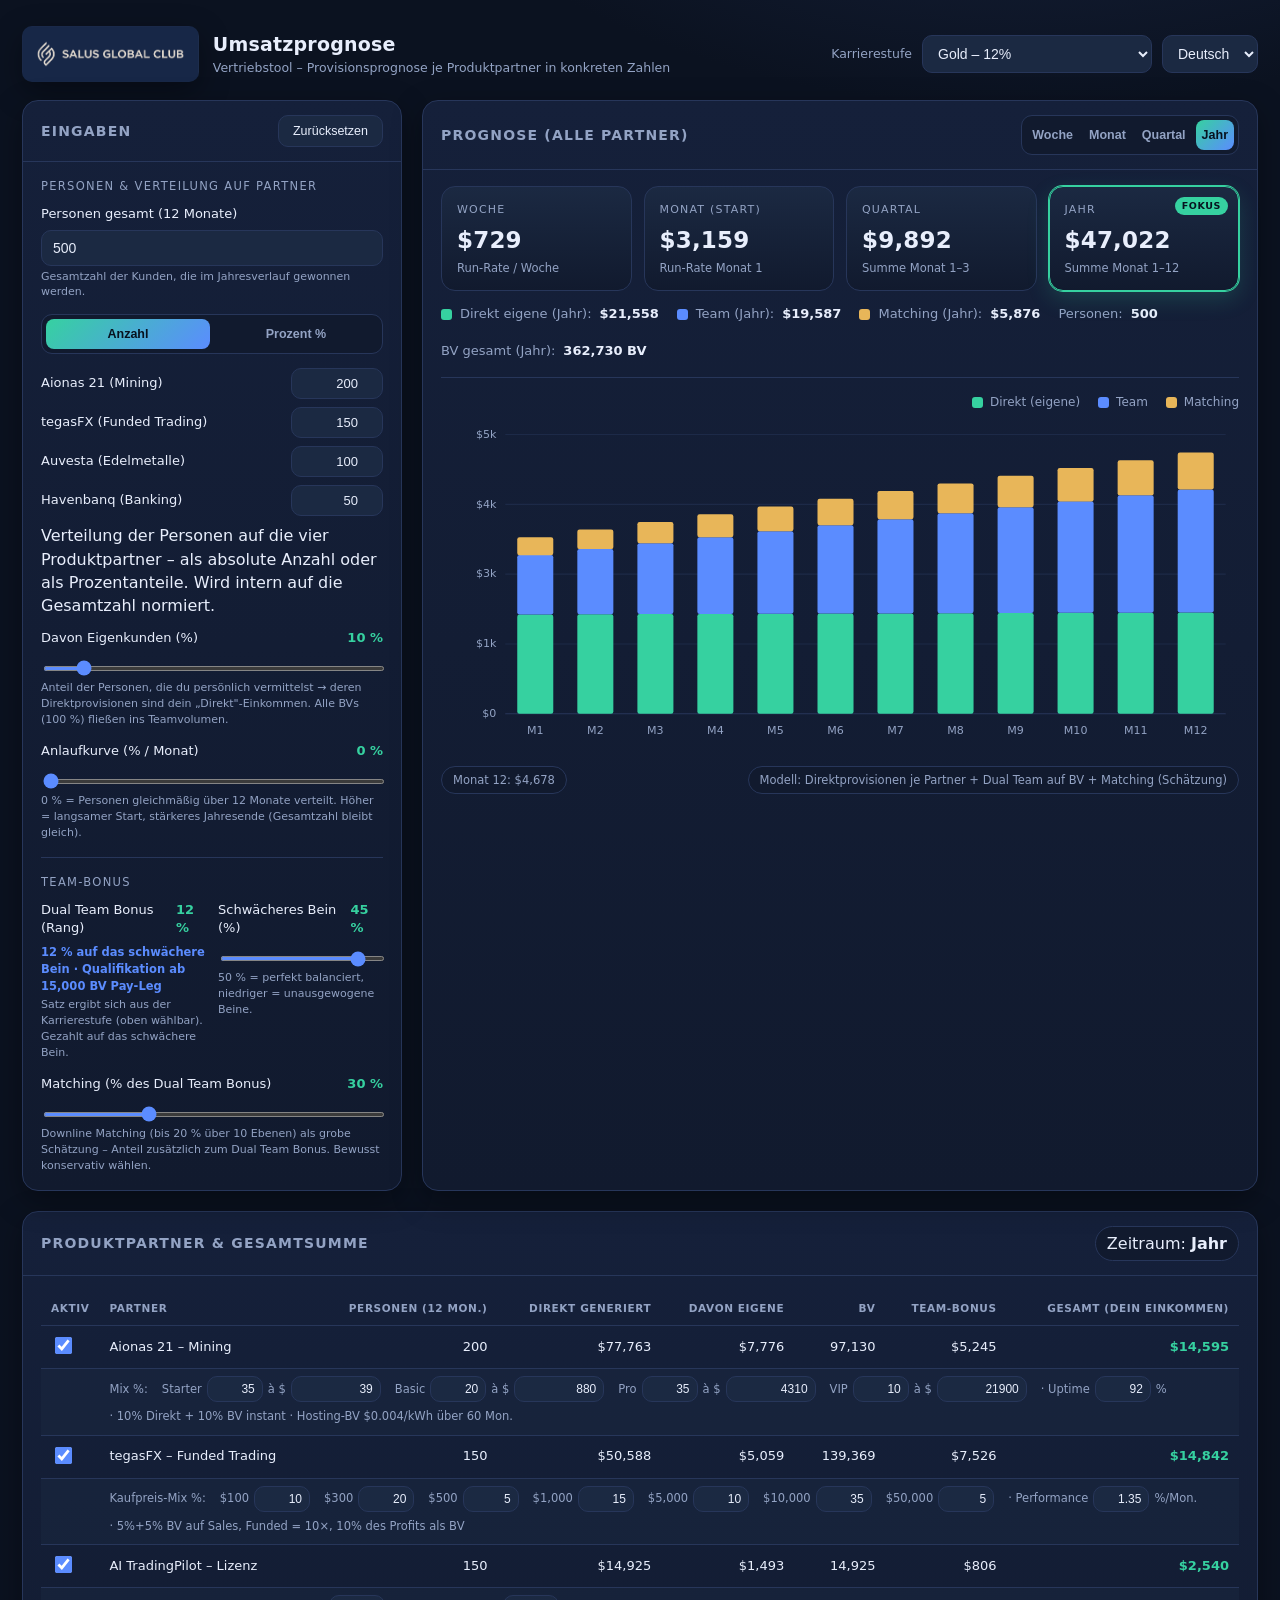
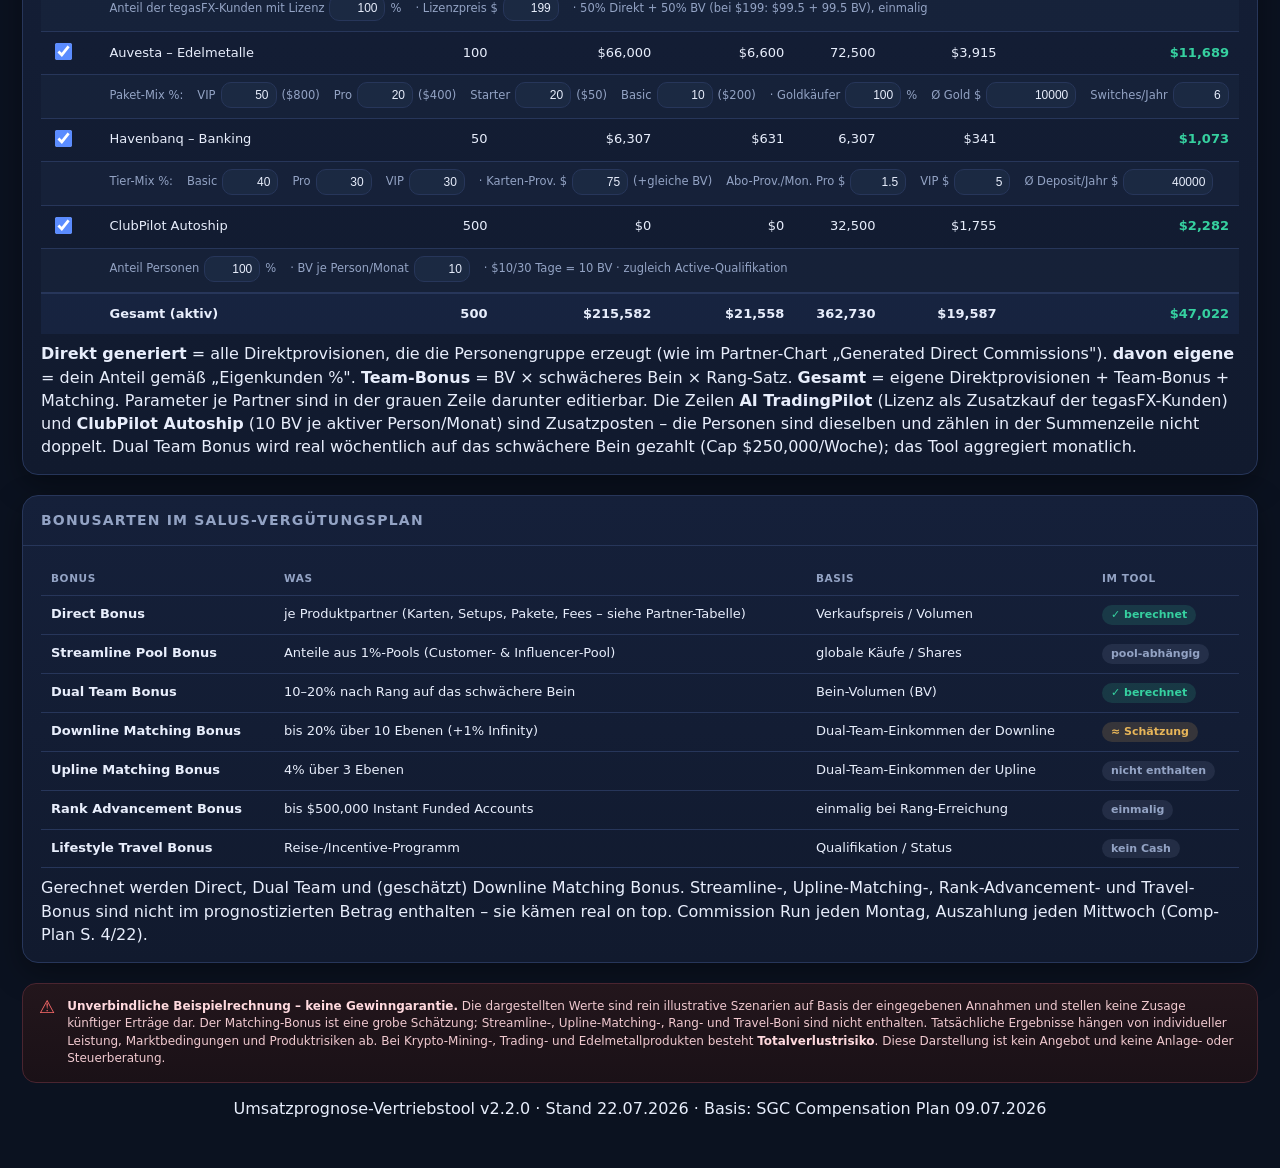
==== commit f08df4c8: "Umsatzprognose-Tool v2.2.0: zweisprachig DE/EN + einheitliches Zahlenformat Sprachumschalter oben re" ====
--- a/tools/prognose/index.html
+++ b/tools/prognose/index.html
@@ -3,7 +3,7 @@
 <head>
 <meta charset="UTF-8">
 <meta name="viewport" content="width=device-width, initial-scale=1.0">
-<meta name="version" content="2.1.0">
+<meta name="version" content="2.2.0">
 <meta name="robots" content="noindex">
 <title>Salus Global Club – Umsatzprognose | Vertriebstool</title>
 <style>
@@ -47,6 +47,7 @@
   }
   select:focus,input:focus{border-color:var(--accent2)}
   select{min-width:230px;width:auto}
+  select#lang{min-width:0}
 
   .grid{display:grid;grid-template-columns:380px 1fr;gap:20px}
   @media(max-width:980px){.grid{grid-template-columns:1fr}}
@@ -150,13 +151,14 @@
     <div class="brand">
       <img class="logo" alt="Salus Global Club Logo" src="[data-uri]">
       <div>
-        <h1>Umsatzprognose</h1>
-        <p>Vertriebstool – Provisionsprognose je Produktpartner in konkreten Zahlen</p>
+        <h1 data-i18n="header.h1">Umsatzprognose</h1>
+        <p data-i18n="header.subtitle">Vertriebstool – Provisionsprognose je Produktpartner in konkreten Zahlen</p>
       </div>
     </div>
     <div class="product-pick">
-      <label for="rank">Karrierestufe</label>
+      <label for="rank" data-i18n="header.rank">Karrierestufe</label>
       <select id="rank"></select>
+      <select id="lang" aria-label="Sprache / Language"></select>
     </div>
   </header>
 
@@ -164,62 +166,62 @@
 
     <!-- ============ EINGABEN ============ -->
     <section class="card">
-      <div class="hd"><h2>Eingaben</h2><button class="btn" id="reset" type="button">Zurücksetzen</button></div>
+      <div class="hd"><h2 data-i18n="input.title">Eingaben</h2><button class="btn" id="reset" type="button" data-i18n="input.reset">Zurücksetzen</button></div>
       <div class="bd">
 
-        <p class="sub">Personen &amp; Verteilung auf Partner</p>
+        <p class="sub" data-i18n="input.peopleSub">Personen &amp; Verteilung auf Partner</p>
         <div class="field">
-          <div class="row"><label for="totalPeople">Personen gesamt (12 Monate)</label></div>
+          <div class="row"><label for="totalPeople" data-i18n="input.total.label">Personen gesamt (12 Monate)</label></div>
           <input type="number" id="totalPeople" min="0" step="10">
-          <div class="hint">Gesamtzahl der Kunden, die im Jahresverlauf gewonnen werden.</div>
+          <div class="hint" data-i18n="input.total.hint">Gesamtzahl der Kunden, die im Jahresverlauf gewonnen werden.</div>
         </div>
 
         <div class="seg" id="distSeg">
-          <button data-dmode="abs" class="active" type="button">Anzahl</button>
-          <button data-dmode="pct" type="button">Prozent&nbsp;%</button>
+          <button data-dmode="abs" class="active" type="button" data-i18n="seg.abs">Anzahl</button>
+          <button data-dmode="pct" type="button" data-i18n="seg.pct">Prozent&nbsp;%</button>
         </div>
 
         <div class="distgrid" id="distGrid">
-          <label>Aionas 21 (Mining)</label><input type="number" id="dist_aionas" min="0" step="1">
-          <label>tegasFX (Funded Trading)</label><input type="number" id="dist_tegasfx" min="0" step="1">
-          <label>Auvesta (Edelmetalle)</label><input type="number" id="dist_auvesta" min="0" step="1">
-          <label>Havenbanq (Banking)</label><input type="number" id="dist_havenbanq" min="0" step="1">
+          <label data-i18n="dist.aionas">Aionas 21 (Mining)</label><input type="number" id="dist_aionas" min="0" step="1">
+          <label data-i18n="dist.tegasfx">tegasFX (Funded Trading)</label><input type="number" id="dist_tegasfx" min="0" step="1">
+          <label data-i18n="dist.auvesta">Auvesta (Edelmetalle)</label><input type="number" id="dist_auvesta" min="0" step="1">
+          <label data-i18n="dist.havenbanq">Havenbanq (Banking)</label><input type="number" id="dist_havenbanq" min="0" step="1">
         </div>
         <div class="hint" id="distWarn" style="color:var(--gold);display:none"></div>
-        <div class="hint">Verteilung der Personen auf die vier Produktpartner – als absolute Anzahl oder als Prozentanteile. Wird intern auf die Gesamtzahl normiert.</div>
+        <div class="hint" data-i18n="dist.hint">Verteilung der Personen auf die vier Produktpartner – als absolute Anzahl oder als Prozentanteile. Wird intern auf die Gesamtzahl normiert.</div>
 
         <div class="field" style="margin-top:12px">
-          <div class="row"><label>Davon Eigenkunden (%)</label><span class="val" id="ownShareV"></span></div>
+          <div class="row"><label data-i18n="own.label">Davon Eigenkunden (%)</label><span class="val" id="ownShareV"></span></div>
           <input type="range" id="ownShare" min="0" max="100" step="1">
-          <div class="hint">Anteil der Personen, die du persönlich vermittelst → deren Direktprovisionen sind dein „Direkt"-Einkommen. Alle BVs (100&nbsp;%) fließen ins Teamvolumen.</div>
+          <div class="hint" data-i18n="own.hint">Anteil der Personen, die du persönlich vermittelst → deren Direktprovisionen sind dein „Direkt"-Einkommen. Alle BVs (100 %) fließen ins Teamvolumen.</div>
         </div>
 
         <div class="field">
-          <div class="row"><label>Anlaufkurve (% / Monat)</label><span class="val" id="rampV"></span></div>
+          <div class="row"><label data-i18n="ramp.label">Anlaufkurve (% / Monat)</label><span class="val" id="rampV"></span></div>
           <input type="range" id="ramp" min="0" max="40" step="1">
-          <div class="hint">0&nbsp;% = Personen gleichmäßig über 12 Monate verteilt. Höher = langsamer Start, stärkeres Jahresende (Gesamtzahl bleibt gleich).</div>
+          <div class="hint" data-i18n="ramp.hint">0 % = Personen gleichmäßig über 12 Monate verteilt. Höher = langsamer Start, stärkeres Jahresende (Gesamtzahl bleibt gleich).</div>
         </div>
 
         <div class="divider"></div>
 
-        <p class="sub">Team-Bonus</p>
+        <p class="sub" data-i18n="team.sub">Team-Bonus</p>
         <div class="two">
           <div class="field">
-            <div class="row"><label>Dual-Team-Bonus (Rang)</label><span class="val" id="teamRateV"></span></div>
+            <div class="row"><label data-i18n="dtb.label">Dual-Team-Bonus (Rang)</label><span class="val" id="teamRateV"></span></div>
             <div class="rankinfo" id="rankInfo"></div>
-            <div class="hint">Satz ergibt sich aus der Karrierestufe (oben wählbar). Gezahlt auf das schwächere Bein.</div>
+            <div class="hint" data-i18n="dtb.hint">Satz ergibt sich aus der Karrierestufe (oben wählbar). Gezahlt auf das schwächere Bein.</div>
           </div>
           <div class="field">
-            <div class="row"><label>Schwächeres Bein (%)</label><span class="val" id="legShareV"></span></div>
+            <div class="row"><label data-i18n="leg.label">Schwächeres Bein (%)</label><span class="val" id="legShareV"></span></div>
             <input type="range" id="legShare" min="10" max="50" step="1">
-            <div class="hint">50&nbsp;% = perfekt balanciert, niedriger = unausgewogene Beine.</div>
+            <div class="hint" data-i18n="leg.hint">50 % = perfekt balanciert, niedriger = unausgewogene Beine.</div>
           </div>
         </div>
 
         <div class="field">
-          <div class="row"><label>Matching (% des Team-Bonus)</label><span class="val" id="matchingRateV"></span></div>
+          <div class="row"><label data-i18n="match.label">Matching (% des Team-Bonus)</label><span class="val" id="matchingRateV"></span></div>
           <input type="range" id="matchingRate" min="0" max="100" step="5">
-          <div class="hint">Downline-Matching (bis 20&nbsp;% über 10 Ebenen) als grobe Schätzung – Anteil zusätzlich zum Dual-Team-Bonus. Bewusst konservativ wählen.</div>
+          <div class="hint" data-i18n="match.hint">Downline-Matching (bis 20 % über 10 Ebenen) als grobe Schätzung – Anteil zusätzlich zum Dual-Team-Bonus. Bewusst konservativ wählen.</div>
         </div>
 
       </div>
@@ -228,45 +230,45 @@
     <!-- ============ ERGEBNIS ============ -->
     <section class="card">
       <div class="hd">
-        <h2>Prognose (alle Partner)</h2>
+        <h2 data-i18n="result.title">Prognose (alle Partner)</h2>
         <div class="seg" style="margin:0;width:auto" id="periodSeg">
-          <button data-period="week" type="button">Woche</button>
-          <button data-period="month" type="button">Monat</button>
-          <button data-period="quarter" type="button">Quartal</button>
-          <button data-period="year" class="active" type="button">Jahr</button>
+          <button data-period="week" type="button" data-i18n="period.week">Woche</button>
+          <button data-period="month" type="button" data-i18n="period.month">Monat</button>
+          <button data-period="quarter" type="button" data-i18n="period.quarter">Quartal</button>
+          <button data-period="year" class="active" type="button" data-i18n="period.year">Jahr</button>
         </div>
       </div>
       <div class="bd">
 
         <div class="kpis">
-          <div class="kpi" data-kpi="week"><span class="tag">FOKUS</span><div class="lbl">Woche</div><div class="big" id="kWeek">–</div><div class="sm">Run-Rate / Woche</div></div>
-          <div class="kpi" data-kpi="month"><span class="tag">FOKUS</span><div class="lbl">Monat (Start)</div><div class="big" id="kMonth">–</div><div class="sm">Run-Rate Monat 1</div></div>
-          <div class="kpi" data-kpi="quarter"><span class="tag">FOKUS</span><div class="lbl">Quartal</div><div class="big" id="kQuarter">–</div><div class="sm">Summe Monat 1–3</div></div>
-          <div class="kpi is-active" data-kpi="year"><span class="tag">FOKUS</span><div class="lbl">Jahr</div><div class="big" id="kYear">–</div><div class="sm">Summe Monat 1–12</div></div>
+          <div class="kpi" data-kpi="week"><span class="tag" data-i18n="kpi.tag">FOKUS</span><div class="lbl" data-i18n="period.week">Woche</div><div class="big" id="kWeek">–</div><div class="sm" data-i18n="kpi.week.sm">Run-Rate / Woche</div></div>
+          <div class="kpi" data-kpi="month"><span class="tag" data-i18n="kpi.tag">FOKUS</span><div class="lbl" data-i18n="kpi.monthStart">Monat (Start)</div><div class="big" id="kMonth">–</div><div class="sm" data-i18n="kpi.month.sm">Run-Rate Monat 1</div></div>
+          <div class="kpi" data-kpi="quarter"><span class="tag" data-i18n="kpi.tag">FOKUS</span><div class="lbl" data-i18n="period.quarter">Quartal</div><div class="big" id="kQuarter">–</div><div class="sm" data-i18n="kpi.quarter.sm">Summe Monat 1–3</div></div>
+          <div class="kpi is-active" data-kpi="year"><span class="tag" data-i18n="kpi.tag">FOKUS</span><div class="lbl" data-i18n="period.year">Jahr</div><div class="big" id="kYear">–</div><div class="sm" data-i18n="kpi.year.sm">Summe Monat 1–12</div></div>
         </div>
 
         <div class="breakdown">
-          <div class="bk"><span class="dot" style="background:var(--accent)"></span>Direkt eigene (Jahr): <b id="bkDirect">–</b></div>
-          <div class="bk"><span class="dot" style="background:var(--accent2)"></span>Team (Jahr): <b id="bkTeam">–</b></div>
-          <div class="bk"><span class="dot" style="background:var(--gold)"></span>Matching (Jahr): <b id="bkMatch">–</b></div>
-          <div class="bk">Personen: <b id="bkPeople">–</b></div>
-          <div class="bk">BV gesamt (Jahr): <b id="bkBV">–</b></div>
+          <div class="bk"><span class="dot" style="background:var(--accent)"></span><span data-i18n="bk.direct">Direkt eigene (Jahr):</span> <b id="bkDirect">–</b></div>
+          <div class="bk"><span class="dot" style="background:var(--accent2)"></span><span data-i18n="bk.team">Team (Jahr):</span> <b id="bkTeam">–</b></div>
+          <div class="bk"><span class="dot" style="background:var(--gold)"></span><span data-i18n="bk.match">Matching (Jahr):</span> <b id="bkMatch">–</b></div>
+          <div class="bk"><span data-i18n="bk.people">Personen:</span> <b id="bkPeople">–</b></div>
+          <div class="bk"><span data-i18n="bk.bv">BV gesamt (Jahr):</span> <b id="bkBV">–</b></div>
         </div>
 
         <div class="divider"></div>
 
         <div class="chart-wrap">
           <div class="legend">
-            <span><span class="dot" style="background:var(--accent)"></span>Direkt (eigene)</span>
-            <span><span class="dot" style="background:var(--accent2)"></span>Team</span>
-            <span><span class="dot" style="background:var(--gold)"></span>Matching</span>
+            <span><span class="dot" style="background:var(--accent)"></span><span data-i18n="legend.direct">Direkt (eigene)</span></span>
+            <span><span class="dot" style="background:var(--accent2)"></span><span data-i18n="legend.team">Team</span></span>
+            <span><span class="dot" style="background:var(--gold)"></span><span data-i18n="legend.match">Matching</span></span>
           </div>
           <svg id="chart" viewBox="0 0 720 300" preserveAspectRatio="xMidYMid meet" aria-label="Provisionsverlauf über 12 Monate"></svg>
         </div>
 
         <div class="meta">
-          <span class="pill" id="pillMonth12">Monat 12: –</span>
-          <span class="pill">Modell: Direktprovisionen je Partner + Dual-Team auf BV + Matching (Schätzung)</span>
+          <span class="pill" id="pillMonth12">–</span>
+          <span class="pill" data-i18n="pill.model">Modell: Direktprovisionen je Partner + Dual-Team auf BV + Matching (Schätzung)</span>
         </div>
 
       </div>
@@ -276,61 +278,51 @@
   <!-- ============ PARTNER-TABELLE ============ -->
   <section class="card" style="margin-top:20px">
     <div class="hd">
-      <h2>Produktpartner &amp; Gesamtsumme</h2>
-      <span class="pill">Zeitraum: <b id="cmpPeriod">Jahr</b></span>
+      <h2 data-i18n="cmp.title">Produktpartner &amp; Gesamtsumme</h2>
+      <span class="pill"><span data-i18n="cmp.period">Zeitraum:</span> <b id="cmpPeriod">–</b></span>
     </div>
     <div class="bd">
       <div class="tablescroll">
         <table class="cmp">
           <thead>
             <tr>
-              <th>Aktiv</th><th>Partner</th><th class="r">Personen&nbsp;(12&nbsp;Mon.)</th>
-              <th class="r">Direkt generiert</th><th class="r">davon eigene</th>
-              <th class="r">BV</th><th class="r">Team-Bonus</th><th class="r">Gesamt (dein Einkommen)</th>
+              <th data-i18n="col.active">Aktiv</th><th data-i18n="col.partner">Partner</th><th class="r" data-i18n="col.people">Personen&nbsp;(12&nbsp;Mon.)</th>
+              <th class="r" data-i18n="col.directGen">Direkt generiert</th><th class="r" data-i18n="col.own">davon eigene</th>
+              <th class="r">BV</th><th class="r" data-i18n="col.teamBonus">Team-Bonus</th><th class="r" data-i18n="col.total">Gesamt (dein Einkommen)</th>
             </tr>
           </thead>
           <tbody id="mixBody"></tbody>
         </table>
       </div>
-      <div class="hint" style="margin-top:8px">
-        <b>Direkt generiert</b> = alle Direktprovisionen, die die Personengruppe erzeugt (wie im Partner-Chart „Generated Direct Commissions"). <b>davon eigene</b> = dein Anteil gemäß „Eigenkunden&nbsp;%". <b>Team-Bonus</b> = BV × schwächeres Bein × Rang-Satz. <b>Gesamt</b> = eigene Direktprovisionen + Team-Bonus + Matching. Parameter je Partner sind in der grauen Zeile darunter editierbar. Die Zeilen <b>AI TradingPilot</b> (Lizenz als Zusatzkauf der tegasFX-Kunden) und <b>ClubPilot Autoship</b> (10&nbsp;BV je aktiver Person/Monat) sind Zusatzposten – die Personen sind dieselben und zählen in der Summenzeile nicht doppelt. Dual-Team wird real wöchentlich auf das schwächere Bein gezahlt (Cap $250.000/Woche); das Tool aggregiert monatlich.
-      </div>
+      <div class="hint" style="margin-top:8px" data-i18n-html="cmp.hint"></div>
     </div>
   </section>
 
   <!-- ============ BONUS-ÜBERSICHT ============ -->
   <section class="card" style="margin-top:20px">
-    <div class="hd"><h2>Bonusarten im Salus-Vergütungsplan</h2></div>
+    <div class="hd"><h2 data-i18n="bonus.title">Bonusarten im Salus-Vergütungsplan</h2></div>
     <div class="bd">
       <div class="tablescroll">
         <table class="info">
-          <thead><tr><th>Bonus</th><th>Was</th><th>Basis</th><th>Im Tool</th></tr></thead>
+          <thead><tr><th data-i18n="bonus.col.bonus">Bonus</th><th data-i18n="bonus.col.what">Was</th><th data-i18n="bonus.col.basis">Basis</th><th data-i18n="bonus.col.tool">Im Tool</th></tr></thead>
           <tbody>
-            <tr><td class="b1">Direktbonus</td><td>je Produktpartner (Karten, Setups, Pakete, Fees – siehe Partner-Tabelle)</td><td>Verkaufspreis / Volumen</td><td><span class="badge ok">✓ berechnet</span></td></tr>
-            <tr><td class="b1">Streamline-Bonus</td><td>Anteile aus 1 %-Pools (Kunden- &amp; Influencer-Pool)</td><td>globale Käufe / Shares</td><td><span class="badge no">pool-abhängig</span></td></tr>
-            <tr><td class="b1">Dual-Team-Bonus</td><td>10–20 % nach Rang auf das schwächere Bein</td><td>Bein-Volumen (BV)</td><td><span class="badge ok">✓ berechnet</span></td></tr>
-            <tr><td class="b1">Downline-Matching</td><td>bis 20 % über 10 Ebenen (+1 % Infinity)</td><td>Dual-Team-Einkommen der Downline</td><td><span class="badge est">≈ Schätzung</span></td></tr>
-            <tr><td class="b1">Upline-Matching</td><td>4 % über 3 Ebenen</td><td>Dual-Team-Einkommen der Upline</td><td><span class="badge no">nicht enthalten</span></td></tr>
-            <tr><td class="b1">Rang-Aufstiegsbonus</td><td>bis $500.000 Funded Accounts</td><td>einmalig bei Rang-Erreichung</td><td><span class="badge no">einmalig</span></td></tr>
-            <tr><td class="b1">Lifestyle-/Travel-Bonus</td><td>Reise-/Incentive-Programm</td><td>Qualifikation / Status</td><td><span class="badge no">kein Cash</span></td></tr>
+            <tr><td class="b1">Direct Bonus</td><td data-i18n="bonus.r1.what"></td><td data-i18n="bonus.r1.basis"></td><td><span class="badge ok" data-i18n="badge.calc"></span></td></tr>
+            <tr><td class="b1">Streamline Pool Bonus</td><td data-i18n="bonus.r2.what"></td><td data-i18n="bonus.r2.basis"></td><td><span class="badge no" data-i18n="badge.pool"></span></td></tr>
+            <tr><td class="b1">Dual Team Bonus</td><td data-i18n="bonus.r3.what"></td><td data-i18n="bonus.r3.basis"></td><td><span class="badge ok" data-i18n="badge.calc"></span></td></tr>
+            <tr><td class="b1">Downline Matching Bonus</td><td data-i18n="bonus.r4.what"></td><td data-i18n="bonus.r4.basis"></td><td><span class="badge est" data-i18n="badge.est"></span></td></tr>
+            <tr><td class="b1">Upline Matching Bonus</td><td data-i18n="bonus.r5.what"></td><td data-i18n="bonus.r5.basis"></td><td><span class="badge no" data-i18n="badge.not"></span></td></tr>
+            <tr><td class="b1">Rank Advancement Bonus</td><td data-i18n="bonus.r6.what"></td><td data-i18n="bonus.r6.basis"></td><td><span class="badge no" data-i18n="badge.once"></span></td></tr>
+            <tr><td class="b1">Lifestyle Travel Bonus</td><td data-i18n="bonus.r7.what"></td><td data-i18n="bonus.r7.basis"></td><td><span class="badge no" data-i18n="badge.nocash"></span></td></tr>
           </tbody>
         </table>
       </div>
-      <div class="hint" style="margin-top:8px">Gerechnet werden Direkt-, Dual-Team- und (geschätzt) Downline-Matching-Bonus. Streamline-, Upline-Matching-, Rang-Aufstiegs- und Travel-Bonus sind nicht im prognostizierten Betrag enthalten – sie kämen real on top. Provisionslauf jeden Montag, Auszahlung jeden Mittwoch (Comp-Plan S. 4/22).</div>
+      <div class="hint" style="margin-top:8px" data-i18n-html="bonus.hint"></div>
     </div>
   </section>
 
   <div class="disclaimer">
     <div class="ic">⚠</div>
-    <div>
-      <b>Unverbindliche Beispielrechnung – keine Gewinngarantie.</b>
-      Die dargestellten Werte sind rein illustrative Szenarien auf Basis der eingegebenen Annahmen und
-      stellen keine Zusage künftiger Erträge dar. Der Matching-Bonus ist eine grobe Schätzung; Streamline-,
-      Upline-Matching-, Rang- und Travel-Boni sind nicht enthalten. Tatsächliche Ergebnisse hängen von
-      individueller Leistung, Marktbedingungen und Produktrisiken ab. Bei Krypto-Mining-, Trading- und
-      Edelmetallprodukten besteht <b>Totalverlustrisiko</b>. Diese Darstellung ist kein Angebot und keine
-      Anlage- oder Steuerberatung.
-    </div>
+    <div data-i18n-html="disclaimer"></div>
   </div>
 
   <div class="hint" id="versionFooter" style="text-align:center;margin-top:14px"></div>
@@ -341,16 +333,260 @@
 "use strict";
 
 /* ============ Version ============ */
-const VERSION = "2.1.0";
+const VERSION = "2.2.0";
 const VERSION_DATE = "22.07.2026";
 const PLAN_BASIS = "SGC Compensation Plan 09.07.2026";
+
+/* ============ i18n ============ */
+const LANGS = { de:"Deutsch", en:"English" };
+
+const STRINGS = {
+de: {
+  "page.title":"Salus Global Club – Umsatzprognose | Vertriebstool",
+  "header.h1":"Umsatzprognose",
+  "header.subtitle":"Vertriebstool – Provisionsprognose je Produktpartner in konkreten Zahlen",
+  "header.rank":"Karrierestufe",
+  "input.title":"Eingaben",
+  "input.reset":"Zurücksetzen",
+  "input.peopleSub":"Personen & Verteilung auf Partner",
+  "input.total.label":"Personen gesamt (12 Monate)",
+  "input.total.hint":"Gesamtzahl der Kunden, die im Jahresverlauf gewonnen werden.",
+  "seg.abs":"Anzahl",
+  "seg.pct":"Prozent %",
+  "dist.aionas":"Aionas 21 (Mining)",
+  "dist.tegasfx":"tegasFX (Funded Trading)",
+  "dist.auvesta":"Auvesta (Edelmetalle)",
+  "dist.havenbanq":"Havenbanq (Banking)",
+  "dist.hint":"Verteilung der Personen auf die vier Produktpartner – als absolute Anzahl oder als Prozentanteile. Wird intern auf die Gesamtzahl normiert.",
+  "dist.warn":"Summe der Verteilung: {sum}{unit} (statt {target}{unit}) – wird auf {total} Personen normiert.",
+  "own.label":"Davon Eigenkunden (%)",
+  "own.hint":"Anteil der Personen, die du persönlich vermittelst → deren Direktprovisionen sind dein „Direkt\"-Einkommen. Alle BVs (100 %) fließen ins Teamvolumen.",
+  "ramp.label":"Anlaufkurve (% / Monat)",
+  "ramp.hint":"0 % = Personen gleichmäßig über 12 Monate verteilt. Höher = langsamer Start, stärkeres Jahresende (Gesamtzahl bleibt gleich).",
+  "team.sub":"Team-Bonus",
+  "dtb.label":"Dual Team Bonus (Rang)",
+  "dtb.hint":"Satz ergibt sich aus der Karrierestufe (oben wählbar). Gezahlt auf das schwächere Bein.",
+  "rank.info":"{rate} % auf das schwächere Bein · Qualifikation ab {bv} BV Pay-Leg",
+  "rank.none":"Noch kein Dual Team Bonus auf dieser Stufe.",
+  "leg.label":"Schwächeres Bein (%)",
+  "leg.hint":"50 % = perfekt balanciert, niedriger = unausgewogene Beine.",
+  "match.label":"Matching (% des Dual Team Bonus)",
+  "match.hint":"Downline Matching (bis 20 % über 10 Ebenen) als grobe Schätzung – Anteil zusätzlich zum Dual Team Bonus. Bewusst konservativ wählen.",
+  "result.title":"Prognose (alle Partner)",
+  "period.week":"Woche","period.month":"Monat","period.quarter":"Quartal","period.year":"Jahr",
+  "kpi.tag":"FOKUS",
+  "kpi.monthStart":"Monat (Start)",
+  "kpi.week.sm":"Run-Rate / Woche",
+  "kpi.month.sm":"Run-Rate Monat 1",
+  "kpi.quarter.sm":"Summe Monat 1–3",
+  "kpi.year.sm":"Summe Monat 1–12",
+  "bk.direct":"Direkt eigene (Jahr):",
+  "bk.team":"Team (Jahr):",
+  "bk.match":"Matching (Jahr):",
+  "bk.people":"Personen:",
+  "bk.bv":"BV gesamt (Jahr):",
+  "legend.direct":"Direkt (eigene)","legend.team":"Team","legend.match":"Matching",
+  "chart.aria":"Provisionsverlauf über 12 Monate",
+  "chart.tt.direct":"Monat {m} · Direkt {v}",
+  "chart.tt.team":"Monat {m} · Team {v}",
+  "chart.tt.match":"Monat {m} · Matching {v}",
+  "chart.month":"M{m}",
+  "pill.month12":"Monat 12: {v}",
+  "pill.model":"Modell: Direktprovisionen je Partner + Dual Team auf BV + Matching (Schätzung)",
+  "cmp.title":"Produktpartner & Gesamtsumme",
+  "cmp.period":"Zeitraum:",
+  "col.active":"Aktiv","col.partner":"Partner","col.people":"Personen (12 Mon.)",
+  "col.directGen":"Direkt generiert","col.own":"davon eigene","col.teamBonus":"Team-Bonus","col.total":"Gesamt (dein Einkommen)",
+  "tot.label":"Gesamt (aktiv)",
+  "cmp.hint":"<b>Direkt generiert</b> = alle Direktprovisionen, die die Personengruppe erzeugt (wie im Partner-Chart „Generated Direct Commissions\"). <b>davon eigene</b> = dein Anteil gemäß „Eigenkunden&nbsp;%\". <b>Team-Bonus</b> = BV × schwächeres Bein × Rang-Satz. <b>Gesamt</b> = eigene Direktprovisionen + Team-Bonus + Matching. Parameter je Partner sind in der grauen Zeile darunter editierbar. Die Zeilen <b>AI TradingPilot</b> (Lizenz als Zusatzkauf der tegasFX-Kunden) und <b>ClubPilot Autoship</b> (10&nbsp;BV je aktiver Person/Monat) sind Zusatzposten – die Personen sind dieselben und zählen in der Summenzeile nicht doppelt. Dual Team Bonus wird real wöchentlich auf das schwächere Bein gezahlt (Cap $250,000/Woche); das Tool aggregiert monatlich.",
+  "partner.aionas.name":"Aionas 21 – Mining",
+  "partner.aionas.note":"10% Direkt + 10% BV instant; Hosting-Gebühren (~20%, $0.004/kWh) über 60 Monate als BV (Comp-Plan S. 5/17).",
+  "partner.tegasfx.name":"tegasFX – Funded Trading",
+  "partner.tegasfx.note":"5% Direkt + 5% BV auf den Kaufpreis; Funded-Volumen = 10× Sales, 10% des Monatsprofits als BV.",
+  "partner.tradingpilot.name":"AI TradingPilot – Lizenz",
+  "partner.tradingpilot.note":"$199-Lizenz: 50% Direkt ($99.5) + 50% BV (99.5) je Verkauf (Comp-Plan S. 5/7). Modelliert als Anteil der neuen tegasFX-Kunden, die zusätzlich die Lizenz kaufen (einmalig).",
+  "partner.auvesta.name":"Auvesta – Edelmetalle",
+  "partner.auvesta.note":"Setup-Fee je Paket + 3% auf Goldkäufe (1.5% + 1.5% BV) + 0.20% BV je Ratio-Switch.",
+  "partner.havenbanq.name":"Havenbanq – Banking",
+  "partner.havenbanq.note":"Karte: fix $75 Direkt + 75 BV je Konto (Kartenpreis PRO $650 / VIP $750, Comp-Plan S. 20). Abo-Provision Pro $1.5+1.5 · VIP $5+5 je Monat. Deposit-Fee: Basic 0.2%+0.2% · Pro 0.175%+0.175% · VIP 0.15%+0.15%.",
+  "partner.autoship.name":"ClubPilot Autoship",
+  "partner.autoship.note":"Active-Status: $10/30 Tage = 10 BV je Person und Monat (oder $100/360 Tage = 100 BV). Zugleich Qualifikationsbedingung für Provisionen (Comp-Plan S. 5/6/22). Erzeugt nur BV, keine Direktprovision.",
+  "p.mix":"Mix %:",
+  "p.at":"à $",
+  "p.uptime":"· Uptime",
+  "p.aionas.tail":"· 10% Direkt + 10% BV instant · Hosting-BV $0.004/kWh über 60 Mon.",
+  "p.buymix":"Kaufpreis-Mix %:",
+  "p.perf":"· Performance",
+  "p.permon":"%/Mon.",
+  "p.tegasfx.tail":"· 5%+5% BV auf Sales, Funded = 10×, 10% des Profits als BV",
+  "p.pkgmix":"Paket-Mix %:",
+  "p.goldbuyers":"· Goldkäufer",
+  "p.avggold":"Ø Gold $",
+  "p.switches":"Switches/Jahr",
+  "p.tiermix":"Tier-Mix %:",
+  "p.card":"· Karten-Prov. $",
+  "p.cardSuffix":"(+gleiche BV)",
+  "p.subPro":"Abo-Prov./Mon. Pro $",
+  "p.subVip":"VIP $",
+  "p.deposit":"Ø Deposit/Jahr $",
+  "p.tp.share":"Anteil der tegasFX-Kunden mit Lizenz",
+  "p.tp.price":"· Lizenzpreis $",
+  "p.tp.tail":"· 50% Direkt + 50% BV (bei $199: $99.5 + 99.5 BV), einmalig",
+  "p.as.share":"Anteil Personen",
+  "p.as.bv":"· BV je Person/Monat",
+  "p.as.tail":"· $10/30 Tage = 10 BV · zugleich Active-Qualifikation",
+  "bonus.title":"Bonusarten im Salus-Vergütungsplan",
+  "bonus.col.bonus":"Bonus","bonus.col.what":"Was","bonus.col.basis":"Basis","bonus.col.tool":"Im Tool",
+  "bonus.r1.what":"je Produktpartner (Karten, Setups, Pakete, Fees – siehe Partner-Tabelle)","bonus.r1.basis":"Verkaufspreis / Volumen",
+  "bonus.r2.what":"Anteile aus 1%-Pools (Customer- & Influencer-Pool)","bonus.r2.basis":"globale Käufe / Shares",
+  "bonus.r3.what":"10–20% nach Rang auf das schwächere Bein","bonus.r3.basis":"Bein-Volumen (BV)",
+  "bonus.r4.what":"bis 20% über 10 Ebenen (+1% Infinity)","bonus.r4.basis":"Dual-Team-Einkommen der Downline",
+  "bonus.r5.what":"4% über 3 Ebenen","bonus.r5.basis":"Dual-Team-Einkommen der Upline",
+  "bonus.r6.what":"bis $500,000 Instant Funded Accounts","bonus.r6.basis":"einmalig bei Rang-Erreichung",
+  "bonus.r7.what":"Reise-/Incentive-Programm","bonus.r7.basis":"Qualifikation / Status",
+  "badge.calc":"✓ berechnet","badge.pool":"pool-abhängig","badge.est":"≈ Schätzung","badge.not":"nicht enthalten","badge.once":"einmalig","badge.nocash":"kein Cash",
+  "bonus.hint":"Gerechnet werden Direct, Dual Team und (geschätzt) Downline Matching Bonus. Streamline-, Upline-Matching-, Rank-Advancement- und Travel-Bonus sind nicht im prognostizierten Betrag enthalten – sie kämen real on top. Commission Run jeden Montag, Auszahlung jeden Mittwoch (Comp-Plan S. 4/22).",
+  "disclaimer":"<b>Unverbindliche Beispielrechnung – keine Gewinngarantie.</b> Die dargestellten Werte sind rein illustrative Szenarien auf Basis der eingegebenen Annahmen und stellen keine Zusage künftiger Erträge dar. Der Matching-Bonus ist eine grobe Schätzung; Streamline-, Upline-Matching-, Rang- und Travel-Boni sind nicht enthalten. Tatsächliche Ergebnisse hängen von individueller Leistung, Marktbedingungen und Produktrisiken ab. Bei Krypto-Mining-, Trading- und Edelmetallprodukten besteht <b>Totalverlustrisiko</b>. Diese Darstellung ist kein Angebot und keine Anlage- oder Steuerberatung.",
+  "footer":"Umsatzprognose-Vertriebstool v{v} · Stand {d} · Basis: {basis}"
+},
+en: {
+  "page.title":"Salus Global Club – Income Forecast | Sales Tool",
+  "header.h1":"Income Forecast",
+  "header.subtitle":"Sales tool – commission forecast per product partner in concrete numbers",
+  "header.rank":"Rank",
+  "input.title":"Inputs",
+  "input.reset":"Reset",
+  "input.peopleSub":"People & distribution across partners",
+  "input.total.label":"Total people (12 months)",
+  "input.total.hint":"Total number of customers acquired over the course of the year.",
+  "seg.abs":"Count",
+  "seg.pct":"Percent %",
+  "dist.aionas":"Aionas 21 (Mining)",
+  "dist.tegasfx":"tegasFX (Funded Trading)",
+  "dist.auvesta":"Auvesta (Precious Metals)",
+  "dist.havenbanq":"Havenbanq (Banking)",
+  "dist.hint":"Distribution of people across the four product partners – as absolute counts or as percentages. Internally normalized to the total.",
+  "dist.warn":"Distribution total: {sum}{unit} (instead of {target}{unit}) – normalized to {total} people.",
+  "own.label":"Personally referred (%)",
+  "own.hint":"Share of people you refer personally → their direct commissions are your \"Direct\" income. All BVs (100%) flow into the team volume.",
+  "ramp.label":"Ramp-up (% / month)",
+  "ramp.hint":"0% = people spread evenly across 12 months. Higher = slower start, stronger year-end (the total stays the same).",
+  "team.sub":"Team Bonus",
+  "dtb.label":"Dual Team Bonus (Rank)",
+  "dtb.hint":"The rate follows from your rank (selectable above). Paid on the Weaker Leg.",
+  "rank.info":"{rate}% on the Weaker Leg · qualification from {bv} BV pay leg",
+  "rank.none":"No Dual Team Bonus at this level yet.",
+  "leg.label":"Weaker Leg (%)",
+  "leg.hint":"50% = perfectly balanced, lower = unbalanced legs.",
+  "match.label":"Matching (% of Dual Team Bonus)",
+  "match.hint":"Downline Matching Bonus (up to 20% across 10 levels) as a rough estimate – added on top of the Dual Team Bonus. Choose conservatively.",
+  "result.title":"Forecast (all partners)",
+  "period.week":"Week","period.month":"Month","period.quarter":"Quarter","period.year":"Year",
+  "kpi.tag":"FOCUS",
+  "kpi.monthStart":"Month (start)",
+  "kpi.week.sm":"Run rate / week",
+  "kpi.month.sm":"Run rate month 1",
+  "kpi.quarter.sm":"Total months 1–3",
+  "kpi.year.sm":"Total months 1–12",
+  "bk.direct":"Own direct (year):",
+  "bk.team":"Team (year):",
+  "bk.match":"Matching (year):",
+  "bk.people":"People:",
+  "bk.bv":"Total BV (year):",
+  "legend.direct":"Direct (own)","legend.team":"Team","legend.match":"Matching",
+  "chart.aria":"Commission development over 12 months",
+  "chart.tt.direct":"Month {m} · Direct {v}",
+  "chart.tt.team":"Month {m} · Team {v}",
+  "chart.tt.match":"Month {m} · Matching {v}",
+  "chart.month":"M{m}",
+  "pill.month12":"Month 12: {v}",
+  "pill.model":"Model: direct commissions per partner + Dual Team on BV + Matching (estimate)",
+  "cmp.title":"Product partners & totals",
+  "cmp.period":"Period:",
+  "col.active":"Active","col.partner":"Partner","col.people":"People (12 mo.)",
+  "col.directGen":"Direct generated","col.own":"of which own","col.teamBonus":"Team Bonus","col.total":"Total (your income)",
+  "tot.label":"Total (active)",
+  "cmp.hint":"<b>Direct generated</b> = all direct commissions created by this group of people (as in the partner chart \"Generated Direct Commissions\"). <b>of which own</b> = your share according to \"Personally referred&nbsp;%\". <b>Team Bonus</b> = BV × Weaker Leg × rank rate. <b>Total</b> = own direct commissions + Dual Team Bonus + Matching. Partner parameters are editable in the grey row below each partner. The rows <b>AI TradingPilot</b> (license as an add-on purchase by tegasFX customers) and <b>ClubPilot Autoship</b> (10&nbsp;BV per active person/month) are add-on items – the people are the same and are not double-counted in the totals row. In reality the Dual Team Bonus is paid weekly on the Weaker Leg (cap $250,000/week); this tool aggregates monthly.",
+  "partner.aionas.name":"Aionas 21 – Mining",
+  "partner.aionas.note":"10% Direct + 10% BV instant; hosting fees (~20%, $0.004/kWh) over 60 months as BV (comp plan p. 5/17).",
+  "partner.tegasfx.name":"tegasFX – Funded Trading",
+  "partner.tegasfx.note":"5% Direct + 5% BV on the purchase price; funded volume = 10× sales, 10% of the monthly profit as BV.",
+  "partner.tradingpilot.name":"AI TradingPilot – License",
+  "partner.tradingpilot.note":"$199 license: 50% Direct ($99.5) + 50% BV (99.5) per sale (comp plan p. 5/7). Modeled as the share of new tegasFX customers who also buy the license (one-time).",
+  "partner.auvesta.name":"Auvesta – Precious Metals",
+  "partner.auvesta.note":"Setup fee per package + 3% on gold purchases (1.5% + 1.5% BV) + 0.20% BV per Ratio Switch.",
+  "partner.havenbanq.name":"Havenbanq – Banking",
+  "partner.havenbanq.note":"Card: fixed $75 Direct + 75 BV per account (card price PRO $650 / VIP $750, comp plan p. 20). Subscription commission Pro $1.5+1.5 · VIP $5+5 per month. Deposit Fee: Basic 0.2%+0.2% · Pro 0.175%+0.175% · VIP 0.15%+0.15%.",
+  "partner.autoship.name":"ClubPilot Autoship",
+  "partner.autoship.note":"Active status: $10/30 days = 10 BV per person per month (or $100/360 days = 100 BV). Also the qualification requirement for commissions (comp plan p. 5/6/22). Generates BV only, no direct commission.",
+  "p.mix":"Mix %:",
+  "p.at":"at $",
+  "p.uptime":"· Uptime",
+  "p.aionas.tail":"· 10% Direct + 10% BV instant · hosting BV $0.004/kWh over 60 mo.",
+  "p.buymix":"Purchase price mix %:",
+  "p.perf":"· Performance",
+  "p.permon":"%/mo.",
+  "p.tegasfx.tail":"· 5%+5% BV on sales, funded = 10×, 10% of profit as BV",
+  "p.pkgmix":"Package mix %:",
+  "p.goldbuyers":"· Gold buyers",
+  "p.avggold":"Avg. gold $",
+  "p.switches":"Switches/year",
+  "p.tiermix":"Tier mix %:",
+  "p.card":"· Card comm. $",
+  "p.cardSuffix":"(+same BV)",
+  "p.subPro":"Sub. comm./mo. Pro $",
+  "p.subVip":"VIP $",
+  "p.deposit":"Avg. deposit/year $",
+  "p.tp.share":"Share of tegasFX customers with license",
+  "p.tp.price":"· License price $",
+  "p.tp.tail":"· 50% Direct + 50% BV (at $199: $99.5 + 99.5 BV), one-time",
+  "p.as.share":"Share of people",
+  "p.as.bv":"· BV per person/month",
+  "p.as.tail":"· $10/30 days = 10 BV · also the Active status qualification",
+  "bonus.title":"Bonus types in the Salus Compensation Plan",
+  "bonus.col.bonus":"Bonus","bonus.col.what":"What","bonus.col.basis":"Basis","bonus.col.tool":"In this tool",
+  "bonus.r1.what":"per product partner (cards, setup fees, packages, fees – see partner table)","bonus.r1.basis":"sales price / volume",
+  "bonus.r2.what":"shares from 1% pools (Customer & Influencer pools)","bonus.r2.basis":"global purchases / shares",
+  "bonus.r3.what":"10–20% by rank on the Weaker Leg","bonus.r3.basis":"leg volume (BV)",
+  "bonus.r4.what":"up to 20% across 10 levels (+1% Infinity)","bonus.r4.basis":"Dual Team earnings of your downline",
+  "bonus.r5.what":"4% across 3 levels","bonus.r5.basis":"Dual Team earnings of your upline",
+  "bonus.r6.what":"up to $500,000 Instant Funded Accounts","bonus.r6.basis":"one-time on reaching a rank",
+  "bonus.r7.what":"travel / incentive program","bonus.r7.basis":"qualification / status",
+  "badge.calc":"✓ calculated","badge.pool":"pool-dependent","badge.est":"≈ estimate","badge.not":"not included","badge.once":"one-time","badge.nocash":"no cash",
+  "bonus.hint":"Calculated: Direct, Dual Team and (estimated) Downline Matching Bonus. Streamline, Upline Matching, Rank Advancement and Travel bonuses are not part of the forecast amount – in reality they come on top. Commission run every Monday, payout every Wednesday (comp plan p. 4/22).",
+  "disclaimer":"<b>Non-binding illustrative calculation – no guarantee of earnings.</b> The values shown are purely illustrative scenarios based on the assumptions entered and do not represent any promise of future earnings. Income levels are not guaranteed and should be viewed as potential rather than promise. The Matching Bonus is a rough estimate; Streamline, Upline Matching, Rank Advancement and Travel bonuses are not included. Actual results depend on individual performance, market conditions and product risks. Crypto mining, trading and precious metal products carry a <b>risk of total loss</b>. This presentation is not an offer and does not constitute investment or tax advice.",
+  "footer":"Income Forecast Sales Tool v{v} · updated {d} · based on: {basis}"
+}
+};
+
+let lang = "de";
+try { lang = localStorage.getItem("sgc_lang") || "de"; } catch(e){}
+if(!STRINGS[lang]) lang = "de";
+
+function t(key, vars){
+  let s = STRINGS[lang][key];
+  if(s === undefined) s = STRINGS.en[key];
+  if(s === undefined) s = STRINGS.de[key];
+  if(s === undefined) s = key;
+  if(vars) Object.keys(vars).forEach(k=>{ s = s.split("{"+k+"}").join(vars[k]); });
+  return s;
+}
+
+function applyLang(){
+  document.documentElement.lang = lang;
+  document.title = t("page.title");
+  document.querySelectorAll("[data-i18n]").forEach(el=>{ el.textContent = t(el.dataset.i18n); });
+  document.querySelectorAll("[data-i18n-html]").forEach(el=>{ el.innerHTML = t(el.dataset.i18nHtml); });
+  const chart = document.getElementById("chart");
+  if(chart) chart.setAttribute("aria-label", t("chart.aria"));
+  const vf = document.getElementById("versionFooter");
+  if(vf) vf.textContent = t("footer", {v:VERSION, d:VERSION_DATE, basis:PLAN_BASIS});
+}
 
 /* ============ Partner-Registry mit Provisionslogik ============ */
 /* Jede calc()-Funktion liefert pro Monat {direct, bv} aus Neukunden + Bestand (ctx = kumulierter Zustand). */
 const PARTNERS = {
   aionas: {
-    name:"Aionas 21 – Mining",
-    note:"10% Direkt + 10% BV instant; Hosting-Gebühren (~20%, $0.004/kWh) über 60 Monate als BV (Comp-Plan S. 5/17).",
     kw:{ starter:0.0495, basic:1.55, pro:5.94, vip:31.35 },   // kW je Paket lt. Mining-Chart
     calc(newC, ctx, p){
       const s = normShares([p.mStarter, p.mBasic, p.mPro, p.mVip]);
@@ -362,8 +598,6 @@
     }
   },
   tegasfx: {
-    name:"tegasFX – Funded Trading",
-    note:"5% Direkt + 5% BV auf den Kaufpreis; Funded-Volumen = 10× Sales, 10% des Monatsprofits als BV.",
     calc(newC, ctx, p){
       const shares = normShares(p.mix.map(e=>e.share));
       const avgSale = p.mix.reduce((a,e,i)=>a + shares[i]*e.price, 0);
@@ -375,8 +609,6 @@
     }
   },
   auvesta: {
-    name:"Auvesta – Edelmetalle",
-    note:"Setup-Fee je Paket + 3% auf Goldkäufe (1,5% + 1,5% BV) + 0,20% BV je Ratio-Switch.",
     setup:{ starter:50, basic:200, pro:400, vip:800 },
     calc(newC, ctx, p){
       const s = normShares([p.mVip, p.mPro, p.mStarter, p.mBasic]);
@@ -390,8 +622,6 @@
     }
   },
   havenbanq: {
-    name:"Havenbanq – Banking",
-    note:"Karte: fix $75 Direkt + 75 BV je Konto (Kartenpreis PRO $650 / VIP $750, Comp-Plan S. 20). Abo-Provision Pro $1,5+1,5 · VIP $5+5 je Monat. Deposit-Fee: Basic 0,2%+0,2% · Pro 0,175%+0,175% · VIP 0,15%+0,15%.",
     calc(newC, ctx, p){
       const s = normShares([p.tBasic, p.tPro, p.tVip]);
       ctx.exist = (ctx.exist||0) + newC;
@@ -406,21 +636,10 @@
 };
 const PARTNER_KEYS = ["aionas","tegasfx","auvesta","havenbanq"];
 const TABLE_KEYS = ["aionas","tegasfx","tradingpilot","auvesta","havenbanq","autoship"];
-/* Zusatzposten ohne eigene Personen-Verteilung */
-const EXTRAS = {
-  tradingpilot: {
-    name:"AI TradingPilot – Lizenz",
-    note:"$199-Lizenz: 50% Direkt ($99,5) + 50% BV (99,5) je Verkauf (Comp-Plan S. 5/7). Modelliert als Anteil der neuen tegasFX-Kunden, die zusätzlich die Lizenz kaufen (einmalig)."
-  },
-  autoship: {
-    name:"ClubPilot Autoship",
-    note:"Active-Status: $10/30 Tage = 10 BV je Person und Monat (oder $100/360 Tage = 100 BV). Zugleich Qualifikationsbedingung für Provisionen (Comp-Plan S. 5/6/22). Erzeugt nur BV, keine Direktprovision."
-  }
-};
-
-/* Rang-Tabelle (Dual Team Bonus) – Salus Compensation Plan, Slide 45 */
+
+/* Rang-Tabelle (Dual Team Bonus) – Salus Compensation Plan */
 const RANKS = {
-  none:    { name:"Kunde / Influencer", dtb:0,  bv:0 },
+  none:    { name:"Customer / Influencer", dtb:0,  bv:0 },
   bronze:  { name:"Bronze",             dtb:10, bv:50 },
   silver:  { name:"Silver",             dtb:11, bv:5000 },
   gold:    { name:"Gold",               dtb:12, bv:15000 },
@@ -464,10 +683,11 @@
 };
 
 const MONTHS = 12;
-const WEEKS_PER_MONTH = 52/12;   // ≈ 4,33
-const usd = new Intl.NumberFormat("de-DE",{style:"currency",currency:"USD",maximumFractionDigits:0});
-const num = new Intl.NumberFormat("de-DE",{maximumFractionDigits:1});
-const num0 = new Intl.NumberFormat("de-DE",{maximumFractionDigits:0});
+const WEEKS_PER_MONTH = 52/12;   // ≈ 4.33
+/* Zahlenformat einheitlich en-US ($1,000.00) für alle Sprachen – SGC-Playbook-Regel */
+const usd = new Intl.NumberFormat("en-US",{style:"currency",currency:"USD",maximumFractionDigits:0});
+const num = new Intl.NumberFormat("en-US",{maximumFractionDigits:1});
+const num0 = new Intl.NumberFormat("en-US",{maximumFractionDigits:0});
 
 let state = clone(DEFAULTS);
 let activePeriod = "year";
@@ -549,7 +769,7 @@
   return { months, perPartner, people };
 }
 
-/* Zeitraum-Aggregat: week=M1/4,33 · month=M1 · quarter=M1-3 · year=M1-12 */
+/* Zeitraum-Aggregat: week=M1/4.33 · month=M1 · quarter=M1-3 · year=M1-12 */
 const AGG_KEYS = ["directGen","direct","bv","team","match","total"];
 function aggregate(rows, period){
   const out = {}; AGG_KEYS.forEach(k=>out[k]=0);
@@ -567,8 +787,6 @@
 }
 
 /* ============ Render ============ */
-const PERIOD_LABEL = { week:"Woche", month:"Monat", quarter:"Quartal", year:"Jahr" };
-
 function render(){
   const { months, perPartner, people } = projectAll();
 
@@ -583,7 +801,7 @@
   $("bkMatch").textContent  = usd.format(y.match);
   $("bkPeople").textContent = num0.format(PARTNER_KEYS.reduce((a,k)=>a+people[k],0));
   $("bkBV").textContent     = num0.format(y.bv) + " BV";
-  $("pillMonth12").textContent = "Monat 12: " + usd.format(months[MONTHS-1].total);
+  $("pillMonth12").textContent = t("pill.month12", {v: usd.format(months[MONTHS-1].total)});
 
   document.querySelectorAll(".kpi").forEach(k=>{
     k.classList.toggle("is-active", k.dataset.kpi === activePeriod);
@@ -595,7 +813,7 @@
 
 /* Aktualisiert nur die Ergebnis-Zellen der Partner-Tabelle (Inputs bleiben unangetastet) */
 function renderMix(perPartner, people){
-  $("cmpPeriod").textContent = PERIOD_LABEL[activePeriod];
+  $("cmpPeriod").textContent = t("period."+activePeriod);
   let tn=0, tdg=0, tdo=0, tbv=0, ttb=0, tg=0;
   const allPeople = PARTNER_KEYS.reduce((a,k)=>a+people[k],0);
 
@@ -632,7 +850,7 @@
   const warn = $("distWarn");
   if(sum>0 && Math.abs(sum-target)>0.5){
     warn.style.display="";
-    warn.textContent = `Summe der Verteilung: ${num0.format(sum)}${unit} (statt ${num0.format(target)}${unit}) – wird auf ${num0.format(state.totalPeople)} Personen normiert.`;
+    warn.textContent = t("dist.warn", {sum:num0.format(sum), unit, target:num0.format(target), total:num0.format(state.totalPeople)});
   } else {
     warn.style.display="none";
   }
@@ -664,15 +882,15 @@
     const hM = (r.match/niceMax)*plotH;
     let yb = yTop;
     // Direkt (unten)
-    g += `<rect x="${x.toFixed(1)}" y="${(yb-hD).toFixed(1)}" width="${barW}" height="${hD.toFixed(1)}" fill="var(--accent)" rx="2"><title>Monat ${r.m} · Direkt ${usd.format(r.direct)}</title></rect>`;
+    g += `<rect x="${x.toFixed(1)}" y="${(yb-hD).toFixed(1)}" width="${barW}" height="${hD.toFixed(1)}" fill="var(--accent)" rx="2"><title>${t("chart.tt.direct",{m:r.m, v:usd.format(r.direct)})}</title></rect>`;
     yb -= hD;
     // Team (mitte)
-    g += `<rect x="${x.toFixed(1)}" y="${(yb-hT).toFixed(1)}" width="${barW}" height="${hT.toFixed(1)}" fill="var(--accent2)" rx="2"><title>Monat ${r.m} · Team ${usd.format(r.team)}</title></rect>`;
+    g += `<rect x="${x.toFixed(1)}" y="${(yb-hT).toFixed(1)}" width="${barW}" height="${hT.toFixed(1)}" fill="var(--accent2)" rx="2"><title>${t("chart.tt.team",{m:r.m, v:usd.format(r.team)})}</title></rect>`;
     yb -= hT;
     // Matching (oben)
-    g += `<rect x="${x.toFixed(1)}" y="${(yb-hM).toFixed(1)}" width="${barW}" height="${hM.toFixed(1)}" fill="var(--gold)" rx="2"><title>Monat ${r.m} · Matching ${usd.format(r.match)}</title></rect>`;
+    g += `<rect x="${x.toFixed(1)}" y="${(yb-hM).toFixed(1)}" width="${barW}" height="${hM.toFixed(1)}" fill="var(--gold)" rx="2"><title>${t("chart.tt.match",{m:r.m, v:usd.format(r.match)})}</title></rect>`;
     // x label
-    g += `<text class="tick" x="${cx.toFixed(1)}" y="${H-padB+18}" text-anchor="middle">M${r.m}</text>`;
+    g += `<text class="tick" x="${cx.toFixed(1)}" y="${H-padB+18}" text-anchor="middle">${t("chart.month",{m:r.m})}</text>`;
   });
 
   $("chart").innerHTML = g;
@@ -688,9 +906,9 @@
   return nf*base;
 }
 function usdShort(v){
-  if(v>=1000000) return (v/1000000).toLocaleString("de-DE",{maximumFractionDigits:1})+" Mio $";
-  if(v>=1000) return Math.round(v/1000)+"k $";
-  return Math.round(v)+" $";
+  if(v>=1000000) return "$"+(v/1000000).toLocaleString("en-US",{maximumFractionDigits:1})+"M";
+  if(v>=1000) return "$"+Math.round(v/1000)+"k";
+  return "$"+Math.round(v);
 }
 
 /* ============ Inputs / Bindings ============ */
@@ -734,8 +952,8 @@
   $("rank").value = key;
   $("teamRateV").textContent = num.format(r.dtb) + " %";
   $("rankInfo").textContent = r.dtb>0
-    ? `${num.format(r.dtb)} % auf das schwächere Bein · Qualifikation ab ${num0.format(r.bv)} BV Pay-Leg`
-    : "Noch kein Dual-Team-Bonus auf dieser Stufe.";
+    ? t("rank.info", {rate:num.format(r.dtb), bv:num0.format(r.bv)})
+    : t("rank.none");
 }
 
 /* ---- Partner-Parameter: generisches Binding über data-p="pfad.in.state.p" ---- */
@@ -759,45 +977,45 @@
   const S = PARTNERS.auvesta.setup;
   switch(k){
     case "aionas": return `
-      <span class="pi">Mix&nbsp;%:</span>
-      <span class="pi">Starter ${pInput("aionas.mStarter",{tiny:true})} à&nbsp;$${pInput("aionas.pStarter",{wide:true})}</span>
-      <span class="pi">Basic ${pInput("aionas.mBasic",{tiny:true})} à&nbsp;$${pInput("aionas.pBasic",{wide:true})}</span>
-      <span class="pi">Pro ${pInput("aionas.mPro",{tiny:true})} à&nbsp;$${pInput("aionas.pPro",{wide:true})}</span>
-      <span class="pi">VIP ${pInput("aionas.mVip",{tiny:true})} à&nbsp;$${pInput("aionas.pVip",{wide:true})}</span>
-      <span class="pi">· Uptime ${pInput("aionas.uptime",{tiny:true})} %</span>
-      <span class="pi">· 10%&nbsp;Direkt + 10%&nbsp;BV instant · Hosting-BV $0,004/kWh über 60&nbsp;Mon.</span>`;
+      <span class="pi">${t("p.mix")}</span>
+      <span class="pi">Starter ${pInput("aionas.mStarter",{tiny:true})} ${t("p.at")}${pInput("aionas.pStarter",{wide:true})}</span>
+      <span class="pi">Basic ${pInput("aionas.mBasic",{tiny:true})} ${t("p.at")}${pInput("aionas.pBasic",{wide:true})}</span>
+      <span class="pi">Pro ${pInput("aionas.mPro",{tiny:true})} ${t("p.at")}${pInput("aionas.pPro",{wide:true})}</span>
+      <span class="pi">VIP ${pInput("aionas.mVip",{tiny:true})} ${t("p.at")}${pInput("aionas.pVip",{wide:true})}</span>
+      <span class="pi">${t("p.uptime")} ${pInput("aionas.uptime",{tiny:true})} %</span>
+      <span class="pi">${t("p.aionas.tail")}</span>`;
     case "tegasfx": return `
-      <span class="pi">Kaufpreis-Mix&nbsp;%:</span>
+      <span class="pi">${t("p.buymix")}</span>
       ${state.p.tegasfx.mix.map((e,i)=>
         `<span class="pi">$${num0.format(e.price)} ${pInput("tegasfx.mix."+i+".share",{tiny:true})}</span>`).join("")}
-      <span class="pi">· Performance ${pInput("tegasfx.perf",{tiny:true,step:0.05})} %/Mon.</span>
-      <span class="pi">· 5%+5%&nbsp;BV auf Sales, Funded&nbsp;=&nbsp;10×, 10% des Profits als BV</span>`;
+      <span class="pi">${t("p.perf")} ${pInput("tegasfx.perf",{tiny:true,step:0.05})} ${t("p.permon")}</span>
+      <span class="pi">${t("p.tegasfx.tail")}</span>`;
+    case "tradingpilot": return `
+      <span class="pi">${t("p.tp.share")} ${pInput("tradingpilot.share",{tiny:true})} %</span>
+      <span class="pi">${t("p.tp.price")}${pInput("tradingpilot.price",{tiny:true})}</span>
+      <span class="pi">${t("p.tp.tail")}</span>`;
     case "auvesta": return `
-      <span class="pi">Paket-Mix&nbsp;%:</span>
+      <span class="pi">${t("p.pkgmix")}</span>
       <span class="pi">VIP ${pInput("auvesta.mVip",{tiny:true})} ($${S.vip})</span>
       <span class="pi">Pro ${pInput("auvesta.mPro",{tiny:true})} ($${S.pro})</span>
       <span class="pi">Starter ${pInput("auvesta.mStarter",{tiny:true})} ($${S.starter})</span>
       <span class="pi">Basic ${pInput("auvesta.mBasic",{tiny:true})} ($${S.basic})</span>
-      <span class="pi">· Goldkäufer ${pInput("auvesta.goldShare",{tiny:true})} %</span>
-      <span class="pi">Ø&nbsp;Gold $${pInput("auvesta.goldAvg",{wide:true,step:500})}</span>
-      <span class="pi">Switches/Jahr ${pInput("auvesta.switches",{tiny:true})}</span>`;
+      <span class="pi">${t("p.goldbuyers")} ${pInput("auvesta.goldShare",{tiny:true})} %</span>
+      <span class="pi">${t("p.avggold")}${pInput("auvesta.goldAvg",{wide:true,step:500})}</span>
+      <span class="pi">${t("p.switches")} ${pInput("auvesta.switches",{tiny:true})}</span>`;
     case "havenbanq": return `
-      <span class="pi">Tier-Mix&nbsp;%:</span>
+      <span class="pi">${t("p.tiermix")}</span>
       <span class="pi">Basic ${pInput("havenbanq.tBasic",{tiny:true})}</span>
       <span class="pi">Pro ${pInput("havenbanq.tPro",{tiny:true})}</span>
       <span class="pi">VIP ${pInput("havenbanq.tVip",{tiny:true})}</span>
-      <span class="pi">· Karten-Prov. $${pInput("havenbanq.cardComm",{tiny:true})} (+gleiche&nbsp;BV)</span>
-      <span class="pi">Abo-Prov./Mon. Pro $${pInput("havenbanq.subProComm",{tiny:true,step:0.5})}</span>
-      <span class="pi">VIP $${pInput("havenbanq.subVipComm",{tiny:true,step:0.5})}</span>
-      <span class="pi">Ø&nbsp;Deposit/Jahr $${pInput("havenbanq.deposit",{wide:true,step:1000})}</span>`;
-    case "tradingpilot": return `
-      <span class="pi">Anteil der tegasFX-Kunden mit Lizenz ${pInput("tradingpilot.share",{tiny:true})} %</span>
-      <span class="pi">· Lizenzpreis $${pInput("tradingpilot.price",{tiny:true})}</span>
-      <span class="pi">· 50% Direkt + 50% BV (bei $199: $99,5 + 99,5 BV), einmalig</span>`;
+      <span class="pi">${t("p.card")}${pInput("havenbanq.cardComm",{tiny:true})} ${t("p.cardSuffix")}</span>
+      <span class="pi">${t("p.subPro")}${pInput("havenbanq.subProComm",{tiny:true,step:0.5})}</span>
+      <span class="pi">${t("p.subVip")}${pInput("havenbanq.subVipComm",{tiny:true,step:0.5})}</span>
+      <span class="pi">${t("p.deposit")}${pInput("havenbanq.deposit",{wide:true,step:1000})}</span>`;
     case "autoship": return `
-      <span class="pi">Anteil Personen ${pInput("autoship.share",{tiny:true})} %</span>
-      <span class="pi">· BV je Person/Monat ${pInput("autoship.bvMon",{tiny:true})}</span>
-      <span class="pi">· $10/30&nbsp;Tage = 10&nbsp;BV · zugleich Active-Qualifikation</span>`;
+      <span class="pi">${t("p.as.share")} ${pInput("autoship.share",{tiny:true})} %</span>
+      <span class="pi">${t("p.as.bv")} ${pInput("autoship.bvMon",{tiny:true})}</span>
+      <span class="pi">${t("p.as.tail")}</span>`;
   }
   return "";
 }
@@ -807,12 +1025,11 @@
   const body = $("mixBody");
   body.innerHTML = "";
   TABLE_KEYS.forEach(k=>{
-    const meta = EXTRAS[k] || PARTNERS[k];
     const tr = document.createElement("tr");
     tr.id = `row_${k}`;
     tr.innerHTML =
       `<td><input type="checkbox" class="mixchk" ${state.active[k]?"checked":""}></td>`+
-      `<td title="${meta.note}">${meta.name}</td>`+
+      `<td title="${t("partner."+k+".note")}">${t("partner."+k+".name")}</td>`+
       `<td class="r" id="r_${k}_n">–</td>`+
       `<td class="r" id="r_${k}_dg">–</td>`+
       `<td class="r" id="r_${k}_do">–</td>`+
@@ -833,7 +1050,7 @@
   const tot = document.createElement("tr");
   tot.className = "totrow";
   tot.innerHTML =
-    `<td></td><td>Gesamt (aktiv)</td><td class="r" id="tot_n">–</td>`+
+    `<td></td><td>${t("tot.label")}</td><td class="r" id="tot_n">–</td>`+
     `<td class="r" id="tot_dg">–</td><td class="r" id="tot_do">–</td>`+
     `<td class="r" id="tot_bv">–</td><td class="r" id="tot_tb">–</td><td class="r b" id="tot_g">–</td>`;
   body.appendChild(tot);
@@ -850,7 +1067,21 @@
 
 /* ============ Init ============ */
 function init(){
-  $("versionFooter").textContent = `Umsatzprognose-Vertriebstool v${VERSION} · Stand ${VERSION_DATE} · Basis: ${PLAN_BASIS}`;
+  // language dropdown
+  const lsel = $("lang");
+  Object.entries(LANGS).forEach(([k,name])=>{
+    const o=document.createElement("option"); o.value=k; o.textContent=name; lsel.appendChild(o);
+  });
+  lsel.value = lang;
+  lsel.addEventListener("change",()=>{
+    lang = lsel.value;
+    try { localStorage.setItem("sgc_lang", lang); } catch(e){}
+    applyLang();
+    applyRank(state.rank);
+    buildMixTable();
+    render();
+  });
+  applyLang();
 
   // rank dropdown
   const rsel = $("rank");
@@ -905,7 +1136,7 @@
     });
   });
 
-  // reset
+  // reset (Sprache bleibt erhalten)
   $("reset").addEventListener("click",()=>{
     state = clone(DEFAULTS);
     applyRank(state.rank);
